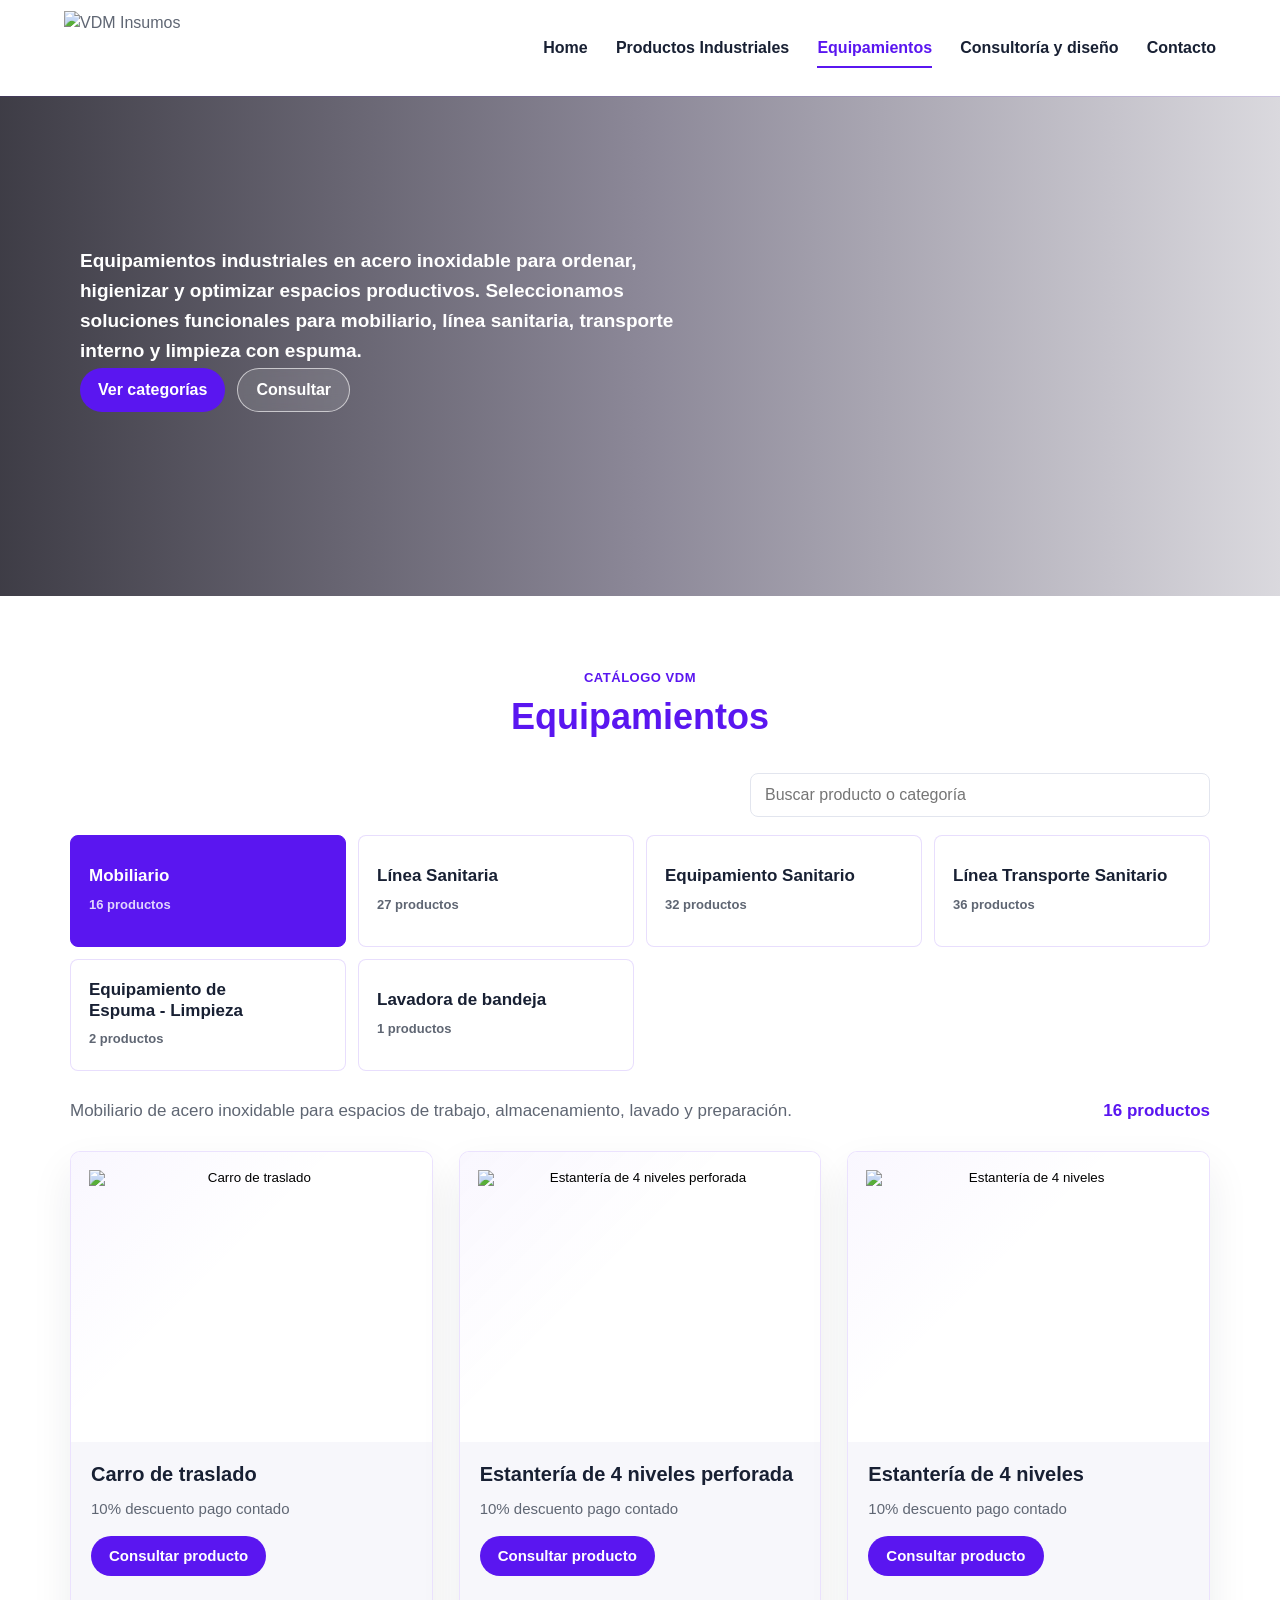
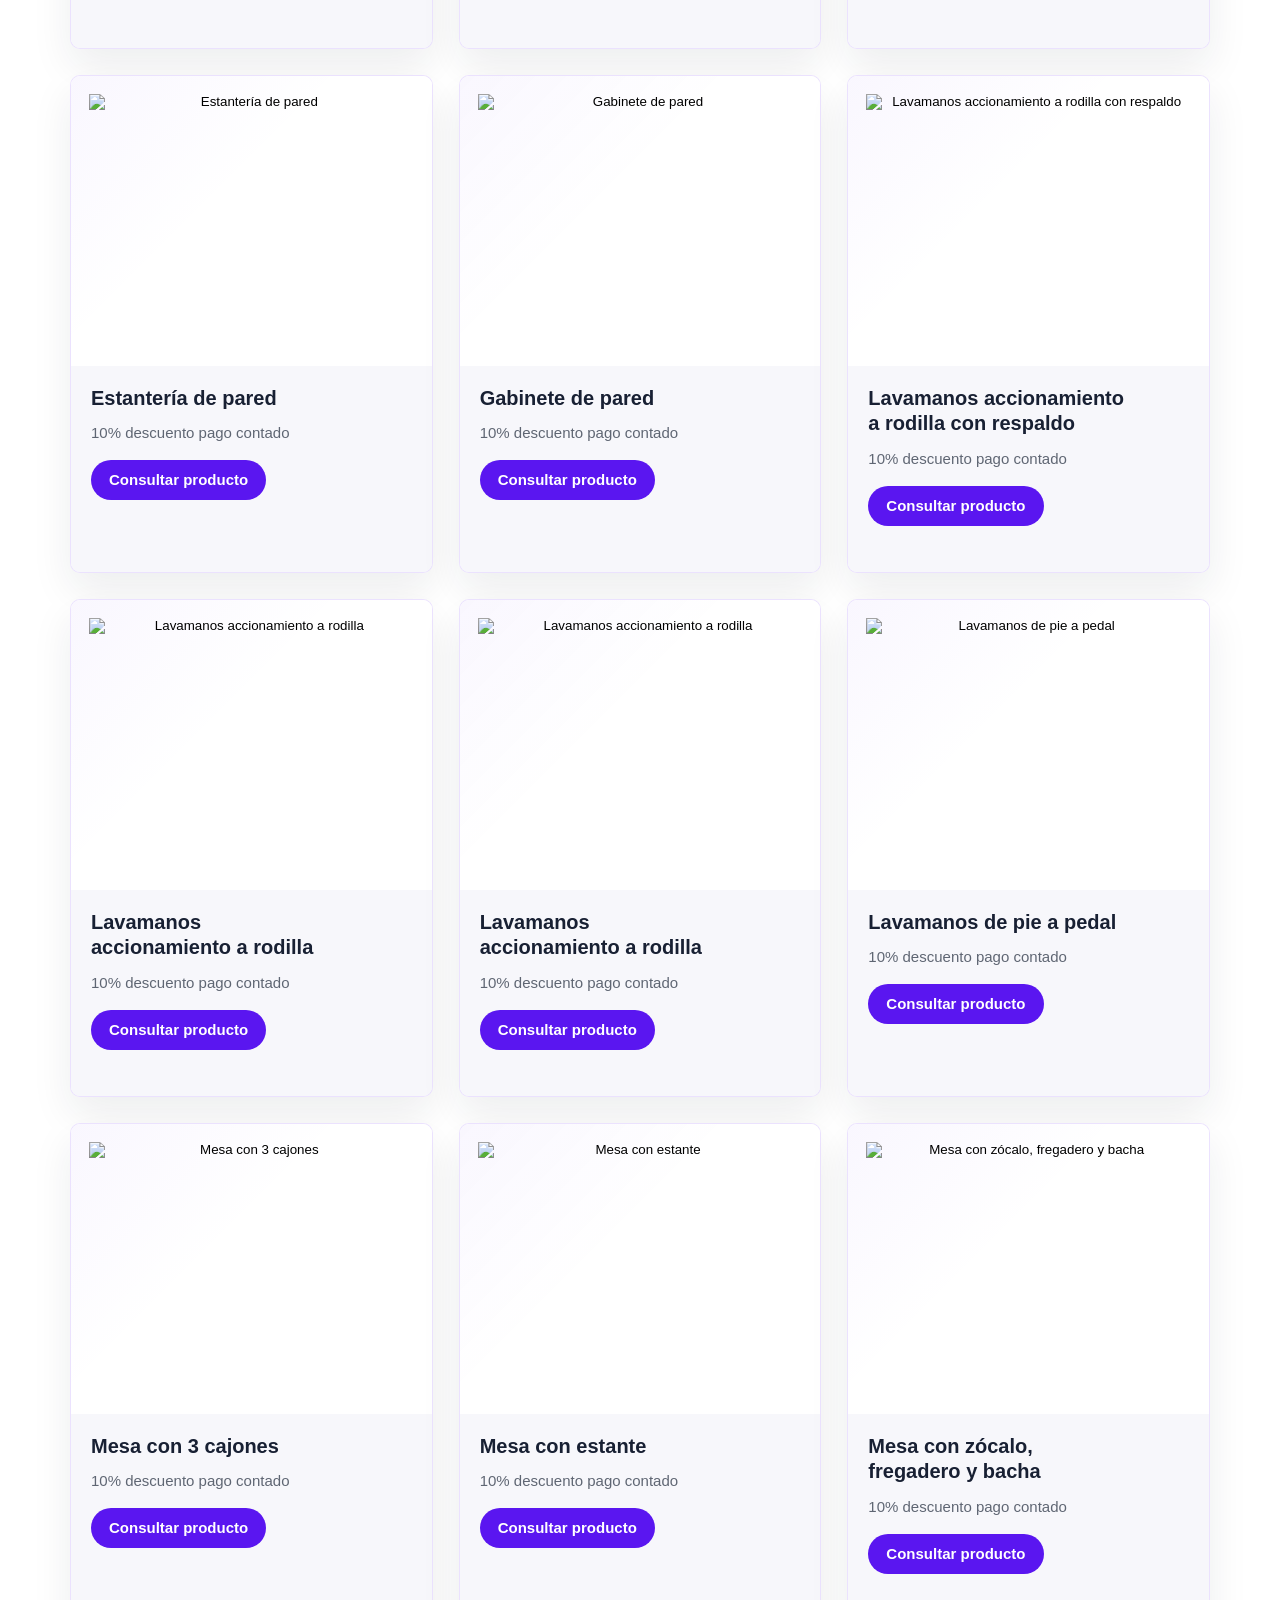
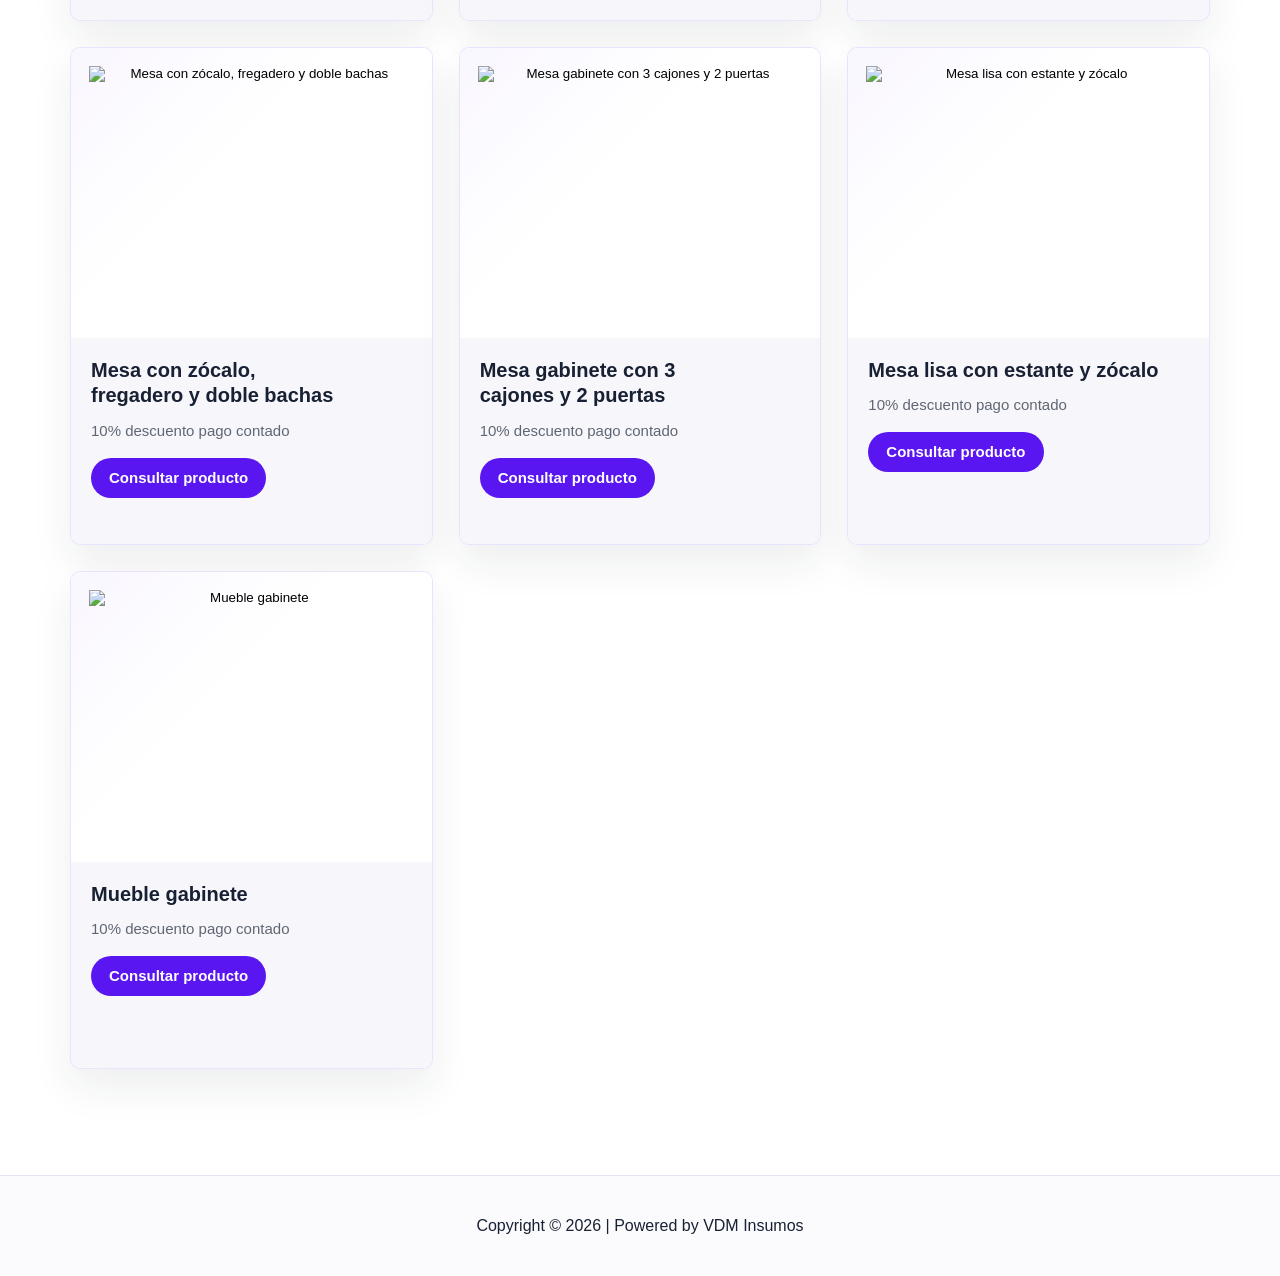
==== equipamientos.html @ 8120479e "Bust equipment data cache" ====
<!doctype html>
<html lang="es">
<head>
  <meta charset="utf-8">
  <meta name="viewport" content="width=device-width, initial-scale=1">
  <meta name="description" content="Equipamientos VDM Insumos: mobiliario, línea sanitaria, transporte sanitario y equipamiento de espuma para limpieza.">
  <meta name="theme-color" content="#5a16f0">
  <title>Equipamientos | VDM Insumos</title>
  <link rel="preconnect" href="https://vdminsumos.com">
  <link rel="preconnect" href="https://www.emmsainoxidables.com.ar">
  <link rel="stylesheet" href="assets/css/styles.css">
</head>
<body>
  <header class="site-header">
    <a class="brand" href="index.html#home" aria-label="VDM Insumos">
      <img src="https://vdminsumos.com/wp-content/uploads/2025/02/cropped-LOGO-VDM.png" alt="VDM Insumos" width="360" height="189">
    </a>

    <button class="menu-button" type="button" data-menu-button aria-expanded="false" aria-controls="site-nav">
      <span></span>
      <span></span>
      <span></span>
      <span class="sr-only">Abrir menú</span>
    </button>

    <nav class="site-nav" id="site-nav" data-nav aria-label="Principal">
      <a href="index.html#home">Home</a>
      <a href="productos-industriales.html">Productos Industriales</a>
      <a href="equipamientos.html" aria-current="page">Equipamientos</a>
      <a href="index.html#consultoria">Consultoría y diseño</a>
      <a href="index.html#contacto">Contacto</a>
    </nav>
  </header>

  <main>
    <section class="equip-hero">
      <div class="equip-hero__content">
        <p>Equipamientos industriales en acero inoxidable para ordenar, higienizar y optimizar espacios productivos. Seleccionamos soluciones funcionales para mobiliario, línea sanitaria, transporte interno y limpieza con espuma.</p>
        <div class="hero-actions">
          <a class="primary-button" href="#equip-title">Ver categorías</a>
          <a class="secondary-button" href="index.html#contacto">Consultar</a>
        </div>
      </div>
    </section>

    <section class="equip-catalog" aria-labelledby="equip-title">
      <div class="section-heading">
        <p>Catálogo VDM</p>
        <h1 id="equip-title">Equipamientos</h1>
      </div>

      <div class="equip-tools">
        <label class="industrial-search equip-search">
          <span class="sr-only">Buscar equipamiento</span>
          <input type="search" id="equip-search" placeholder="Buscar producto o categoría" autocomplete="off">
        </label>
        <div class="equip-tabs" id="equip-tabs" aria-label="Categorías de equipamiento"></div>
      </div>

      <div class="equip-summary">
        <p id="equip-description"></p>
        <p id="equip-count" aria-live="polite"></p>
      </div>

      <div class="equip-grid" id="equip-grid"></div>
      <p class="empty-state" id="equip-empty" hidden>No encontramos equipamientos con esa búsqueda.</p>
    </section>
  </main>

  <footer class="site-footer">
    <p>Copyright © 2026 | Powered by VDM Insumos</p>
  </footer>

  <script src="assets/js/equipamientos-data.js?v=20260630-2" defer></script>
  <script src="assets/js/equipamientos.js" defer></script>
</body>
</html>
---- assets/css/styles.css ----
:root {
  --blue: #5a16f0;
  --blue-dark: #3e0fb4;
  --text: #5f6673;
  --ink: #182033;
  --dark: #050505;
  --white: #ffffff;
  --line: #e2e5ee;
  --soft: #f7f7fb;
  --violet-soft: #f1ecff;
  --max: 1130px;
  font-family: "Poppins", "Montserrat", Arial, sans-serif;
  color: var(--text);
  background: var(--white);
}

* {
  box-sizing: border-box;
}

html {
  scroll-behavior: smooth;
}

body {
  margin: 0;
  background: var(--white);
  color: var(--text);
}

img {
  display: block;
  max-width: 100%;
  height: auto;
}

a {
  color: inherit;
}

.site-header {
  position: sticky;
  top: 0;
  z-index: 20;
  display: grid;
  grid-template-columns: 360px 1fr;
  align-items: center;
  min-height: 110px;
  padding: 0 clamp(24px, 12vw, 350px);
  background: var(--white);
  box-shadow: 0 1px 0 rgba(24, 32, 51, 0.08);
}

.brand {
  display: inline-flex;
  width: 154px;
  text-decoration: none;
}

.brand img {
  width: 154px;
  height: auto;
}

.site-nav {
  display: flex;
  justify-content: flex-end;
  gap: clamp(22px, 2.5vw, 42px);
  color: var(--ink);
  font-size: 17px;
  font-weight: 500;
}

.site-nav a {
  color: var(--ink);
  text-decoration: none;
  text-underline-offset: 8px;
}

.site-nav a:hover,
.site-nav a:focus-visible,
.site-nav a[aria-current="page"] {
  color: var(--blue);
  text-decoration: underline;
}

.menu-button {
  display: none;
}

.hero {
  position: relative;
  min-height: 696px;
  background:
    linear-gradient(90deg, rgba(0, 0, 0, 0.78) 0%, rgba(0, 0, 0, 0.58) 42%, rgba(0, 0, 0, 0.2) 72%, rgba(0, 0, 0, 0.55) 100%),
    url("https://vdminsumos.com/wp-content/uploads/2025/03/two-workers-cleaning-machines-at-factory-2023-11-27-05-33-16-utc-2048x1365.jpg") center / cover no-repeat;
}

.industrial-hero {
  min-height: 682px;
  background:
    linear-gradient(90deg, rgba(8, 6, 18, 0.78), rgba(18, 13, 37, 0.5), rgba(18, 13, 37, 0.16)),
    url("https://vdminsumos.com/wp-content/uploads/2025/03/male-holding-walkie-talkie-and-tablet-quality-cont-2025-03-06-16-05-19-utc-1024x682.png") center / cover no-repeat;
}

.equip-hero {
  min-height: 520px;
  background:
    linear-gradient(90deg, rgba(0, 0, 0, 0.72), rgba(0, 0, 0, 0.48), rgba(0, 0, 0, 0.18)),
    url("https://vdminsumos.com/wp-content/uploads/2025/03/two-workers-cleaning-machines-at-factory-2023-11-27-05-33-16-utc-2048x1365.jpg") center / cover no-repeat;
}

.industrial-hero__content {
  display: grid;
  gap: 34px;
  width: min(100% - 40px, 1120px);
  margin: 0 auto;
  padding-top: 190px;
}

.industrial-hero__content p {
  max-width: 590px;
  margin: 0;
  color: var(--white);
  font-size: 20px;
  font-weight: 600;
  line-height: 1.48;
  text-align: justify;
}

.equip-hero__content {
  width: min(100% - 40px, 1120px);
  margin: 0 auto;
  padding-top: 170px;
}

.equip-hero__content p {
  max-width: 650px;
  margin: 0;
  color: var(--white);
  font-size: 22px;
  font-weight: 700;
  line-height: 1.48;
  text-align: justify;
}

.hero-actions {
  display: flex;
  flex-wrap: wrap;
  gap: 12px;
  margin-top: 2px;
}

.primary-button,
.secondary-button,
.whatsapp-link,
.card-action {
  display: inline-flex;
  min-height: 44px;
  align-items: center;
  justify-content: center;
  padding: 11px 18px;
  border-radius: 6px;
  text-decoration: none;
  font-size: 16px;
  font-weight: 800;
  line-height: 1.2;
}

.primary-button,
.whatsapp-link,
.card-action {
  color: var(--white);
  background: var(--blue);
}

.primary-button:hover,
.primary-button:focus-visible,
.whatsapp-link:hover,
.whatsapp-link:focus-visible,
.card-action:hover,
.card-action:focus-visible {
  background: var(--blue-dark);
}

.secondary-button {
  color: var(--white);
  border: 1px solid rgba(255, 255, 255, 0.72);
  background: rgba(255, 255, 255, 0.08);
}

.secondary-button:hover,
.secondary-button:focus-visible {
  background: rgba(255, 255, 255, 0.18);
}

.hero__content {
  position: relative;
  z-index: 1;
  width: min(100% - 40px, 1120px);
  margin: 0 auto;
  padding-top: 238px;
}

.hero__content p {
  max-width: 555px;
  margin: 0;
  color: var(--white);
  font-size: 20px;
  font-weight: 600;
  line-height: 1.5;
  text-align: justify;
}

.services-strip {
  position: relative;
  z-index: 2;
  display: grid;
  grid-template-columns: repeat(3, minmax(0, 1fr));
  width: min(100% - 40px, var(--max));
  margin: -54px auto 38px;
  background: var(--white);
  border: 1px solid var(--line);
  box-shadow: 0 16px 34px rgba(24, 32, 51, 0.08);
}

.services-strip a {
  display: grid;
  gap: 8px;
  min-height: 128px;
  align-content: center;
  padding: 24px;
  color: var(--text);
  text-decoration: none;
}

.services-strip a + a {
  border-left: 1px solid var(--line);
}

.services-strip span {
  color: var(--blue);
  font-size: 19px;
  font-weight: 800;
}

.services-strip strong {
  color: #314060;
  font-size: 15px;
  font-weight: 500;
  line-height: 1.45;
}

.services-strip a:hover,
.services-strip a:focus-visible {
  background: var(--soft);
}

.content-section {
  width: min(100% - 40px, var(--max));
  margin: 0 auto;
  padding: 86px 0 80px;
}

.content-section--productos {
  padding-top: 116px;
}

h1,
h2 {
  margin: 0 0 34px;
  color: var(--blue);
  font-size: 32px;
  font-weight: 800;
  line-height: 1.18;
  text-align: center;
}

.two-column {
  display: grid;
  grid-template-columns: 1fr 1fr;
  gap: 20px;
  align-items: center;
}

.two-column--text-image {
  grid-template-columns: 0.98fr 1.02fr;
}

.two-column--image-text {
  grid-template-columns: 1fr 1fr;
}

.two-column img {
  width: 100%;
  height: 365px;
  object-fit: cover;
}

.copy p {
  margin: 0;
  color: var(--text);
  font-size: 20px;
  font-weight: 400;
  line-height: 1.48;
  text-align: justify;
}

.copy--stacked {
  display: grid;
  gap: 32px;
}

.section-link {
  display: inline-flex;
  width: fit-content;
  margin-top: 24px;
  padding: 12px 18px;
  color: var(--white);
  background: var(--blue);
  border-radius: 6px;
  text-decoration: none;
  font-size: 16px;
  font-weight: 700;
}

.section-link:hover,
.section-link:focus-visible {
  background: var(--blue-dark);
}

.contact-section {
  display: grid;
  grid-template-columns: 0.92fr 0.84fr;
  gap: 44px;
  width: min(100% - 40px, var(--max));
  margin: 90px auto 20px;
  align-items: start;
}

.contact-info h2 {
  margin-bottom: 24px;
  text-align: left;
}

.contact-info p {
  max-width: 620px;
  margin: 0 0 26px;
  color: var(--text);
  font-size: 18px;
  line-height: 1.5;
}

.contact-info__strong {
  font-weight: 800;
}

.contact-list {
  display: grid;
  gap: 16px;
  margin: 26px 0 26px;
  padding: 0;
  list-style: none;
}

.contact-list li {
  display: grid;
  grid-template-columns: 22px 1fr;
  gap: 12px;
  align-items: start;
  color: #314060;
  font-size: 17px;
  line-height: 1.35;
}

.contact-list a {
  color: #314060;
}

.contact-icon {
  color: var(--blue);
  font-size: 22px;
  line-height: 1;
}

.map {
  width: 100%;
  height: 300px;
  border: 0;
}

.contact-form {
  display: grid;
  gap: 22px;
  min-height: 666px;
  padding: 22px 52px 34px;
  color: var(--white);
  background: #000;
  border: 3px solid #29364b;
  border-radius: 14px;
  box-shadow: 0 16px 34px rgba(24, 32, 51, 0.1);
}

.contact-form label {
  display: grid;
  gap: 6px;
  color: var(--white);
  font-size: 15px;
  font-weight: 800;
}

.contact-form input,
.contact-form textarea {
  width: 100%;
  padding: 10px 12px;
  color: #111;
  background: var(--white);
  border: 0;
  border-radius: 3px;
  font: inherit;
}

.contact-form input {
  height: 44px;
}

.contact-form textarea {
  min-height: 266px;
  resize: vertical;
}

.contact-form button {
  width: 120px;
  height: 46px;
  margin-top: 6px;
  color: var(--white);
  background: var(--blue);
  border: 0;
  border-radius: 7px;
  cursor: pointer;
  font-size: 17px;
  font-weight: 500;
}

.contact-form button:hover,
.contact-form button:focus-visible {
  background: var(--blue-dark);
}

.site-footer {
  margin-top: 20px;
  padding: 38px 20px;
  color: var(--ink);
  border-top: 1px solid var(--line);
  text-align: center;
}

.site-footer p {
  margin: 0;
}

.industrial-catalog {
  width: min(100% - 40px, 1140px);
  margin: 0 auto;
  padding: 64px 0 86px;
}

.industrial-tools {
  display: grid;
  grid-template-columns: minmax(240px, 420px) 1fr;
  gap: 16px;
  align-items: center;
  margin-bottom: 18px;
}

.industrial-search input {
  width: 100%;
  height: 44px;
  padding: 10px 14px;
  border: 1px solid var(--line);
  border-radius: 6px;
  color: #111;
  font: inherit;
}

.industrial-tools p {
  margin: 0;
  color: var(--text);
  font-weight: 600;
  text-align: right;
}

.accordion-list {
  border: 1px solid var(--line);
  background: var(--white);
  box-shadow: 0 16px 34px rgba(24, 32, 51, 0.08);
}

.accordion-item + .accordion-item {
  border-top: 1px solid var(--line);
}

.accordion-trigger {
  display: flex;
  width: 100%;
  align-items: center;
  gap: 12px;
  padding: 15px 18px;
  color: #151515;
  background: var(--white);
  border: 0;
  cursor: pointer;
  font: inherit;
  font-size: 17px;
  font-weight: 700;
  text-align: left;
}

.accordion-trigger:hover,
.accordion-trigger:focus-visible {
  background: var(--soft);
}

.accordion-sign {
  width: 18px;
  color: #202020;
  font-weight: 900;
}

.accordion-panel {
  position: relative;
  min-height: 500px;
  padding: 38px 26px 36px;
  border-top: 1px solid var(--line);
}

.industrial-carousel__track {
  display: grid;
  grid-template-columns: repeat(3, minmax(0, 1fr));
  gap: 20px;
}

.industrial-card {
  min-width: 0;
  text-align: center;
  border: 1px solid #edf0f5;
  background: var(--white);
}

.industrial-card img {
  width: 100%;
  height: 282px;
  padding: 12px;
  object-fit: contain;
  background: var(--white);
}

.industrial-card__title {
  display: grid;
  min-height: 76px;
  margin: 0;
  padding: 16px 18px;
  place-items: center;
  color: #000;
  background: #f1f3f7;
  font-size: 18px;
  font-weight: 600;
  line-height: 1.38;
  text-align: center;
}

.industrial-card__description {
  margin: 14px 16px 0;
  color: var(--text);
  font-size: 15px;
  line-height: 1.45;
  text-align: left;
}

.card-action {
  width: calc(100% - 32px);
  margin: 16px;
  min-height: 42px;
  font-size: 15px;
}

.carousel-arrow {
  position: absolute;
  top: 180px;
  z-index: 2;
  display: grid;
  width: 52px;
  height: 52px;
  place-items: center;
  background: rgba(255, 255, 255, 0.86);
  border: 0;
  cursor: pointer;
  color: #000;
  font-size: 34px;
  line-height: 1;
}

.carousel-arrow--prev {
  left: 20px;
}

.carousel-arrow--next {
  right: 20px;
  color: var(--white);
  background: #000;
}

.carousel-dots {
  display: flex;
  justify-content: center;
  gap: 9px;
  margin-top: 28px;
}

.carousel-dot {
  width: 8px;
  height: 8px;
  padding: 0;
  background: #c9c9c9;
  border: 0;
  border-radius: 50%;
}

.carousel-dot.is-active {
  background: #000;
}

.industrial-empty {
  margin-top: 18px;
}

.equip-catalog {
  width: min(100% - 40px, 1140px);
  margin: 0 auto;
  padding: 68px 0 86px;
}

.section-heading {
  margin-bottom: 30px;
  text-align: center;
}

.section-heading p {
  margin: 0 0 8px;
  color: var(--blue);
  font-size: 15px;
  font-weight: 800;
  letter-spacing: 0;
  text-transform: uppercase;
}

.section-heading h1 {
  margin-bottom: 0;
}

.equip-tools {
  display: grid;
  grid-template-columns: 1fr minmax(250px, 330px);
  gap: 18px;
  align-items: center;
  margin-bottom: 22px;
}

.equip-tabs {
  display: grid;
  grid-template-columns: repeat(4, minmax(0, 1fr));
  gap: 12px;
}

.equip-tab {
  display: grid;
  gap: 8px;
  min-height: 92px;
  align-content: center;
  padding: 16px;
  color: var(--ink);
  background: var(--white);
  border: 1px solid var(--line);
  border-radius: 8px;
  cursor: pointer;
  font: inherit;
  font-weight: 700;
  text-align: left;
}

.equip-tab span {
  font-size: 17px;
  line-height: 1.25;
}

.equip-tab strong {
  color: var(--text);
  font-size: 13px;
  font-weight: 700;
}

.equip-tab.is-active,
.equip-tab:hover,
.equip-tab:focus-visible {
  color: var(--white);
  background: var(--blue);
  border-color: var(--blue);
}

.equip-tab.is-active strong,
.equip-tab:hover strong,
.equip-tab:focus-visible strong {
  color: rgba(255, 255, 255, 0.82);
}

.equip-search input {
  border-radius: 6px;
}

.equip-summary {
  display: grid;
  grid-template-columns: 1fr auto;
  gap: 18px;
  align-items: start;
  margin-bottom: 26px;
}

.equip-summary p {
  margin: 0;
  color: var(--text);
  font-size: 17px;
  line-height: 1.45;
}

.equip-summary p:last-child {
  color: var(--blue);
  font-weight: 800;
  white-space: nowrap;
}

.equip-grid {
  display: grid;
  grid-template-columns: repeat(3, minmax(0, 1fr));
  gap: 26px;
}

.equip-card {
  display: grid;
  grid-template-rows: 290px 1fr;
  min-width: 0;
  border: 1px solid var(--line);
  background: var(--white);
  box-shadow: 0 12px 28px rgba(24, 32, 51, 0.06);
  transition: transform 180ms ease, box-shadow 180ms ease;
}

.equip-card:hover {
  transform: translateY(-3px);
  box-shadow: 0 18px 36px rgba(24, 32, 51, 0.1);
}

.equip-card__media {
  display: grid;
  place-items: center;
  padding: 18px;
  background: #fff;
}

.equip-card__media img {
  width: 100%;
  height: 100%;
  object-fit: contain;
}

.equip-card__body {
  display: grid;
  gap: 10px;
  align-content: start;
  min-height: 206px;
  padding: 20px;
  background: #f4f5f7;
}

.equip-card h2 {
  margin: 0;
  color: #000;
  font-size: 20px;
  line-height: 1.28;
  text-align: left;
}

.equip-card p {
  margin: 0;
  color: var(--text);
  font-size: 15px;
  line-height: 1.45;
}

.sr-only {
  position: absolute;
  width: 1px;
  height: 1px;
  padding: 0;
  margin: -1px;
  overflow: hidden;
  clip: rect(0, 0, 0, 0);
  white-space: nowrap;
  border: 0;
}

@media (max-width: 1300px) {
  .site-header {
    padding-inline: clamp(24px, 5vw, 90px);
    grid-template-columns: 220px 1fr;
  }
}

@media (max-width: 920px) {
  .site-header {
    position: relative;
    grid-template-columns: 154px 44px;
    justify-content: space-between;
    min-height: 90px;
  }

  .menu-button {
    display: inline-grid;
    width: 44px;
    height: 44px;
    place-content: center;
    gap: 5px;
    background: var(--white);
    border: 1px solid var(--line);
    border-radius: 6px;
  }

  .menu-button span:not(.sr-only) {
    width: 22px;
    height: 2px;
    background: var(--ink);
  }

  .site-nav {
    position: absolute;
    top: 90px;
    right: 20px;
    left: 20px;
    z-index: 5;
    display: none;
    flex-direction: column;
    gap: 0;
    padding: 10px;
    background: var(--white);
    border: 1px solid var(--line);
    box-shadow: 0 18px 34px rgba(0, 0, 0, 0.14);
  }

  .site-nav.is-open {
    display: flex;
  }

  .site-nav a {
    padding: 12px;
  }

  .hero {
    min-height: 560px;
  }

  .industrial-hero {
    min-height: 540px;
  }

  .equip-hero {
    min-height: 460px;
  }

  .hero__content {
    padding-top: 170px;
  }

  .industrial-hero__content {
    padding-top: 140px;
  }

  .equip-hero__content {
    padding-top: 130px;
  }

  .hero__content p {
    font-size: 18px;
  }

  .services-strip {
    grid-template-columns: 1fr;
    margin-top: 24px;
  }

  .services-strip a + a {
    border-top: 1px solid var(--line);
    border-left: 0;
  }

  .two-column,
  .two-column--text-image,
  .two-column--image-text,
  .contact-section {
    grid-template-columns: 1fr;
  }

  .two-column img {
    height: auto;
  }

  .contact-form {
    min-height: 0;
  }

  .industrial-tools,
  .industrial-carousel__track,
  .equip-summary,
  .equip-grid {
    grid-template-columns: 1fr;
  }

  .equip-tools,
  .equip-tabs {
    grid-template-columns: 1fr 1fr;
  }

  .industrial-tools p {
    text-align: left;
  }

  .accordion-panel {
    min-height: 0;
    padding-inline: 18px;
  }

  .industrial-card img {
    height: 240px;
  }

  .equip-card {
    grid-template-rows: 260px 1fr;
  }

  .carousel-arrow {
    top: 170px;
    width: 46px;
    height: 46px;
    font-size: 30px;
  }
}

@media (max-width: 560px) {
  .content-section {
    padding-block: 58px;
  }

  h1,
  h2 {
    font-size: 28px;
  }

  .copy p,
  .hero__content p,
  .equip-hero__content p {
    font-size: 17px;
    text-align: left;
  }

  .hero-actions {
    flex-direction: column;
    align-items: stretch;
  }

  .primary-button,
  .secondary-button {
    width: 100%;
  }

  .equip-tools,
  .equip-tabs {
    grid-template-columns: 1fr;
  }

  .contact-form {
    padding: 22px;
  }
}

/* Equipamientos title and filter layout fix */
.equip-catalog {
  scroll-margin-top: 120px;
}

#equip-title,
#industrial-title {
  scroll-margin-top: 130px;
}

.equip-tools {
  grid-template-columns: 1fr;
  gap: 18px;
  align-items: stretch;
}

.equip-search {
  width: min(100%, 460px);
  justify-self: end;
}

.equip-tabs {
  grid-template-columns: repeat(4, minmax(0, 1fr));
  width: 100%;
}

.equip-tab {
  min-height: 112px;
  padding: 20px 18px;
}

.equip-tab span {
  max-width: 100%;
  font-size: 17px;
  line-height: 1.22;
  overflow-wrap: anywhere;
  text-wrap: balance;
}

.equip-tab strong {
  align-self: end;
}

@media (max-width: 1100px) {
  .equip-tabs {
    grid-template-columns: repeat(2, minmax(0, 1fr));
  }

  .equip-search {
    justify-self: stretch;
  }
}

@media (max-width: 560px) {
  .equip-tabs {
    grid-template-columns: 1fr;
  }

  .equip-tab {
    min-height: 86px;
  }
}

/* Equipamientos interaction polish */
.equip-card {
  position: relative;
  border-color: rgba(90, 22, 240, 0.13);
  transition:
    border-color 180ms ease,
    box-shadow 180ms ease,
    transform 180ms ease;
}

.equip-card::after {
  content: "";
  position: absolute;
  inset: 0;
  pointer-events: none;
  border: 1px solid transparent;
  border-radius: inherit;
  transition: border-color 180ms ease;
}

.equip-card:hover,
.equip-card:focus-within {
  transform: translateY(-5px);
  border-color: rgba(90, 22, 240, 0.28);
  box-shadow: 0 20px 46px rgba(24, 32, 51, 0.12);
}

.equip-card:hover::after,
.equip-card:focus-within::after {
  border-color: rgba(90, 22, 240, 0.2);
}

.equip-card__media {
  position: relative;
  overflow: hidden;
  background:
    linear-gradient(135deg, rgba(90, 22, 240, 0.035), rgba(255, 255, 255, 0) 42%),
    #fff;
}

.equip-card__zoom {
  display: grid;
  width: 100%;
  height: 100%;
  place-items: center;
  padding: 0;
  cursor: zoom-in;
  border: 0;
  background: transparent;
}

.equip-card__zoom::after {
  content: "Ver imagen";
  position: absolute;
  right: 14px;
  bottom: 14px;
  padding: 7px 11px;
  color: var(--white);
  background: rgba(24, 32, 51, 0.78);
  border-radius: 999px;
  font-size: 12px;
  font-weight: 700;
  opacity: 0;
  transform: translateY(6px);
  transition: opacity 180ms ease, transform 180ms ease;
}

.equip-card__zoom:hover::after,
.equip-card__zoom:focus-visible::after {
  opacity: 1;
  transform: translateY(0);
}

.equip-card__media img {
  transition: transform 220ms ease, filter 220ms ease;
}

.equip-card:hover .equip-card__media img,
.equip-card:focus-within .equip-card__media img {
  transform: scale(1.035);
  filter: saturate(1.04) contrast(1.02);
}

.equip-card h2 {
  text-wrap: balance;
}

.equip-card .card-action {
  justify-self: start;
  width: auto;
  min-height: 40px;
  margin: 4px 0 0;
  padding-inline: 18px;
}

.equip-reveal {
  opacity: 0;
  transform: translateY(18px);
}

.equip-reveal.is-visible {
  opacity: 1;
  transform: translateY(0);
  transition:
    opacity 420ms ease,
    transform 420ms ease,
    border-color 180ms ease,
    box-shadow 180ms ease;
}

.equip-reveal.is-visible:hover,
.equip-reveal.is-visible:focus-within {
  transform: translateY(-5px);
}

.equip-lightbox {
  position: fixed;
  inset: 0;
  z-index: 100;
  display: grid;
  place-items: center;
  padding: 24px;
  background: rgba(8, 6, 18, 0.78);
  backdrop-filter: blur(8px);
}

.equip-lightbox[hidden] {
  display: none;
}

.equip-lightbox__panel {
  display: grid;
  width: min(100%, 980px);
  max-height: min(90vh, 820px);
  grid-template-rows: auto minmax(0, 1fr);
  overflow: hidden;
  background: var(--white);
  border-radius: 12px;
  box-shadow: 0 30px 90px rgba(0, 0, 0, 0.34);
}

.equip-lightbox__header {
  display: flex;
  align-items: center;
  justify-content: space-between;
  gap: 16px;
  padding: 16px 18px;
  border-bottom: 1px solid var(--line);
}

.equip-lightbox__header h2 {
  margin: 0;
  color: var(--ink);
  font-size: 18px;
  line-height: 1.25;
}

.equip-lightbox__close {
  min-height: 38px;
  padding: 0 14px;
  cursor: pointer;
  color: var(--white);
  background: var(--blue);
  border: 0;
  border-radius: 999px;
  font: inherit;
  font-size: 14px;
  font-weight: 700;
}

.equip-lightbox__close:hover,
.equip-lightbox__close:focus-visible {
  background: var(--blue-dark);
}

.equip-lightbox img {
  width: 100%;
  height: 100%;
  max-height: calc(90vh - 72px);
  padding: 18px;
  object-fit: contain;
  background: #fff;
}

.has-lightbox {
  overflow: hidden;
}

@media (prefers-reduced-motion: reduce) {
  .equip-card,
  .equip-card::after,
  .equip-card__media img,
  .equip-card__zoom::after,
  .equip-reveal,
  .equip-reveal.is-visible {
    transition: none;
  }

  .equip-reveal {
    opacity: 1;
    transform: none;
  }
}

@media (max-width: 620px) {
  .equip-lightbox {
    padding: 12px;
  }

  .equip-lightbox__header {
    align-items: flex-start;
    flex-direction: column;
  }

  .equip-lightbox__close {
    width: 100%;
  }

  .equip-card .card-action {
    width: 100%;
    justify-content: center;
  }
}

/* Brand and UX refinement */
body {
  color: var(--text);
  font-size: 16px;
  line-height: 1.55;
}

.site-header {
  min-height: 96px;
  box-shadow: 0 1px 0 rgba(90, 22, 240, 0.1);
}

.brand,
.brand img {
  width: 142px;
}

.site-nav {
  color: var(--ink);
  font-size: 16px;
  gap: clamp(18px, 2.2vw, 34px);
}

.site-nav a {
  position: relative;
  color: var(--ink);
  font-weight: 600;
  text-decoration: none;
}

.site-nav a::after {
  position: absolute;
  right: 0;
  bottom: -8px;
  left: 0;
  height: 2px;
  background: var(--blue);
  content: "";
  opacity: 0;
  transform: scaleX(0.4);
  transition: opacity 160ms ease, transform 160ms ease;
}

.site-nav a:hover,
.site-nav a:focus-visible,
.site-nav a[aria-current="page"] {
  color: var(--blue);
  text-decoration: none;
}

.site-nav a:hover::after,
.site-nav a:focus-visible::after,
.site-nav a[aria-current="page"]::after {
  opacity: 1;
  transform: scaleX(1);
}

.hero,
.industrial-hero,
.equip-hero {
  isolation: isolate;
}

.hero {
  min-height: 720px;
  background:
    linear-gradient(90deg, rgba(8, 6, 18, 0.86) 0%, rgba(18, 13, 37, 0.64) 44%, rgba(18, 13, 37, 0.12) 76%, rgba(8, 6, 18, 0.36) 100%),
    url("https://vdminsumos.com/wp-content/uploads/2025/03/two-workers-cleaning-machines-at-factory-2023-11-27-05-33-16-utc-2048x1365.jpg") center / cover no-repeat;
}

.industrial-hero {
  min-height: 620px;
  background:
    linear-gradient(90deg, rgba(8, 6, 18, 0.82), rgba(18, 13, 37, 0.58), rgba(18, 13, 37, 0.2)),
    url("https://vdminsumos.com/wp-content/uploads/2025/03/male-holding-walkie-talkie-and-tablet-quality-cont-2025-03-06-16-05-19-utc-1024x682.png") center / cover no-repeat;
}

.equip-hero {
  min-height: 500px;
  background:
    linear-gradient(90deg, rgba(8, 6, 18, 0.78), rgba(25, 17, 49, 0.5), rgba(25, 17, 49, 0.16)),
    url("https://vdminsumos.com/wp-content/uploads/2025/03/two-workers-cleaning-machines-at-factory-2023-11-27-05-33-16-utc-2048x1365.jpg") center / cover no-repeat;
}

.hero__content {
  display: grid;
  gap: 0;
  padding-top: 150px;
  padding-bottom: 150px;
}

.industrial-hero__content {
  padding-top: 165px;
}

.equip-hero__content {
  padding-top: 150px;
}

.hero__content p,
.industrial-hero__content p,
.equip-hero__content p {
  max-width: 610px;
  font-size: 19px;
  font-weight: 600;
  line-height: 1.58;
  text-align: left;
  text-wrap: pretty;
}

.hero__content strong,
.industrial-hero__content strong {
  font-weight: 800;
}

.primary-button,
.secondary-button,
.whatsapp-link,
.section-link,
.card-action {
  border-radius: 999px;
  transition: background 160ms ease, color 160ms ease, border-color 160ms ease, transform 160ms ease;
}

.primary-button,
.whatsapp-link,
.section-link,
.card-action {
  background: var(--blue);
  box-shadow: none;
}

.primary-button:hover,
.primary-button:focus-visible,
.whatsapp-link:hover,
.whatsapp-link:focus-visible,
.section-link:hover,
.section-link:focus-visible,
.card-action:hover,
.card-action:focus-visible {
  background: var(--blue-dark);
  transform: translateY(-1px);
}

.secondary-button {
  border-color: rgba(255, 255, 255, 0.62);
  background: rgba(255, 255, 255, 0.11);
  backdrop-filter: blur(8px);
}

.services-strip {
  border-radius: 10px;
  border-color: rgba(90, 22, 240, 0.16);
  box-shadow: 0 20px 45px rgba(24, 32, 51, 0.1);
  overflow: hidden;
}

.services-strip span,
h1,
h2,
.section-heading p,
.equip-summary p:last-child,
.contact-icon {
  color: var(--blue);
}

.services-strip strong,
.contact-list li,
.contact-list a {
  color: var(--ink);
}

.services-strip a:hover,
.services-strip a:focus-visible {
  background: var(--violet-soft);
}

.content-section {
  padding: 82px 0;
}

.content-section--productos {
  padding-top: 92px;
}

h1,
h2 {
  margin-bottom: 28px;
  font-size: clamp(28px, 3vw, 36px);
  letter-spacing: 0;
}

.two-column {
  gap: clamp(28px, 4vw, 52px);
}

.two-column img {
  border-radius: 10px;
}

.copy p,
.contact-info p,
.equip-summary p,
.equip-card p,
.industrial-card__description {
  color: var(--text);
  line-height: 1.65;
  text-align: left;
  text-wrap: pretty;
}

.copy p {
  font-size: 18px;
}

.contact-section {
  margin-top: 80px;
}

.contact-form {
  border-color: rgba(90, 22, 240, 0.35);
  border-radius: 16px;
  box-shadow: 0 18px 44px rgba(24, 32, 51, 0.16);
}

.contact-form input,
.contact-form textarea,
.industrial-search input {
  border: 1px solid var(--line);
  border-radius: 8px;
}

.contact-form input:focus,
.contact-form textarea:focus,
.industrial-search input:focus {
  border-color: var(--blue);
  outline: 3px solid rgba(90, 22, 240, 0.18);
}

.contact-form button {
  background: var(--blue);
  border-radius: 999px;
}

.site-footer {
  color: var(--ink);
  background: #fbfbfd;
}

.industrial-catalog,
.equip-catalog {
  padding-top: 72px;
}

.section-heading {
  margin-bottom: 34px;
}

.section-heading p {
  font-size: 13px;
  letter-spacing: 0.04em;
}

.industrial-tools,
.equip-tools {
  margin-bottom: 26px;
}

.accordion-list,
.equip-card {
  border-color: rgba(90, 22, 240, 0.12);
  border-radius: 10px;
  overflow: hidden;
  box-shadow: 0 18px 42px rgba(24, 32, 51, 0.08);
}

.accordion-trigger {
  color: var(--ink);
}

.accordion-trigger:hover,
.accordion-trigger:focus-visible {
  background: var(--violet-soft);
}

.accordion-sign {
  color: var(--blue);
}

.industrial-card {
  border-color: rgba(90, 22, 240, 0.1);
  border-radius: 10px;
  overflow: hidden;
}

.industrial-card__title,
.equip-card__body {
  background: #f7f7fb;
}

.industrial-card__title,
.equip-card h2 {
  color: var(--ink);
}

.carousel-arrow {
  border-radius: 999px;
  box-shadow: 0 12px 28px rgba(24, 32, 51, 0.14);
}

.carousel-arrow--next {
  background: var(--blue);
}

.carousel-arrow--next:hover,
.carousel-arrow--next:focus-visible {
  background: var(--blue-dark);
}

.carousel-dot.is-active {
  background: var(--blue);
}

.equip-tab {
  border-color: rgba(90, 22, 240, 0.14);
  box-shadow: none;
}

.equip-tab:hover,
.equip-tab:focus-visible {
  color: var(--blue);
  background: var(--violet-soft);
}

.equip-tab:hover strong,
.equip-tab:focus-visible strong {
  color: var(--text);
}

.equip-tab.is-active {
  color: var(--white);
  background: var(--blue);
  box-shadow: none;
}

@media (max-width: 920px) {
  .site-header {
    position: sticky;
    min-height: 86px;
  }

  .site-nav {
    top: 86px;
    border-radius: 10px;
  }

  .site-nav a::after {
    display: none;
  }

  .hero,
  .industrial-hero,
  .equip-hero {
    min-height: 520px;
  }

  .hero__content,
  .industrial-hero__content,
  .equip-hero__content {
    padding-top: 130px;
  }

  .hero__content p,
  .industrial-hero__content p,
  .equip-hero__content p {
    font-size: 18px;
  }

  .services-strip {
    margin-bottom: 12px;
  }
}

@media (max-width: 560px) {
  .brand,
  .brand img {
    width: 130px;
  }

  .hero,
  .industrial-hero,
  .equip-hero {
    min-height: 560px;
  }

  .hero__content,
  .industrial-hero__content,
  .equip-hero__content {
    padding-top: 120px;
  }

  .content-section,
  .industrial-catalog,
  .equip-catalog {
    width: min(100% - 30px, var(--max));
  }

  .copy p {
    font-size: 16px;
  }
}

/* Final equipment category title guard */
#equip-title,
#industrial-title {
  scroll-margin-top: 130px;
}

/* Home and industrial polish */
.hero__content .hero__eyebrow {
  width: fit-content;
  margin: 0 0 14px;
  padding: 7px 12px;
  color: var(--white);
  background: rgba(90, 22, 240, 0.72);
  border: 1px solid rgba(255, 255, 255, 0.2);
  border-radius: 999px;
  font-size: 13px;
  font-weight: 800;
  letter-spacing: 0.06em;
  line-height: 1;
  text-transform: uppercase;
  backdrop-filter: blur(8px);
}

.hero__title {
  max-width: 680px;
  margin: 0 0 20px;
  color: var(--white);
  font-size: clamp(38px, 4.6vw, 58px);
  line-height: 1.14;
  text-align: left;
  text-wrap: balance;
}

.hero__title + p {
  max-width: 640px;
  margin-bottom: 18px;
  color: rgba(255, 255, 255, 0.94);
  font-size: 19px;
  font-weight: 600;
  line-height: 1.55;
}

.hero__points {
  display: flex;
  flex-wrap: wrap;
  gap: 12px;
  margin: 0 0 28px;
  padding: 0;
  list-style: none;
}

.hero__points li {
  display: inline-flex;
  min-height: 36px;
  align-items: center;
  padding: 8px 14px;
  color: var(--white);
  background: rgba(255, 255, 255, 0.1);
  border: 1px solid rgba(255, 255, 255, 0.24);
  border-radius: 999px;
  font-size: 14px;
  font-weight: 800;
  backdrop-filter: blur(8px);
}

.secondary-button--quiet {
  border-color: rgba(255, 255, 255, 0.34);
  background: rgba(8, 6, 18, 0.22);
}

.services-strip {
  grid-template-columns: repeat(4, minmax(0, 1fr));
  gap: 14px;
  margin-top: -42px;
  margin-bottom: 64px;
  background: transparent;
  border: 0;
  border-radius: 0;
  box-shadow: none;
}

.services-strip a {
  position: relative;
  min-height: 138px;
  padding: 26px 24px 44px;
  background: var(--white);
  border: 1px solid rgba(90, 22, 240, 0.14);
  border-radius: 14px;
  box-shadow: 0 18px 38px rgba(24, 32, 51, 0.1);
  transition: background 180ms ease, transform 180ms ease;
}

.services-strip a + a {
  border-left: 1px solid rgba(90, 22, 240, 0.14);
}

.services-strip a::after {
  position: absolute;
  right: 22px;
  bottom: 18px;
  color: var(--blue);
  content: "->";
  font-size: 18px;
  font-weight: 900;
  transition: transform 180ms ease;
}

.services-strip a:hover,
.services-strip a:focus-visible {
  background: #fbf9ff;
  transform: translateY(-2px);
}

.services-strip a:hover::after,
.services-strip a:focus-visible::after {
  transform: translateX(4px);
}

.content-section,
.contact-section,
.industrial-catalog,
.equip-catalog {
  animation: sectionFadeUp 520ms ease both;
}

@keyframes sectionFadeUp {
  from {
    opacity: 0;
    transform: translateY(18px);
  }

  to {
    opacity: 1;
    transform: translateY(0);
  }
}

.carousel-arrow {
  width: 48px;
  height: 48px;
  border: 1px solid rgba(90, 22, 240, 0.18);
  border-radius: 12px;
  color: var(--blue);
  background: rgba(255, 255, 255, 0.94);
  box-shadow: 0 12px 30px rgba(24, 32, 51, 0.12);
  font-size: 28px;
  transition: background 160ms ease, border-color 160ms ease, color 160ms ease, transform 160ms ease, box-shadow 160ms ease;
}

.carousel-arrow--next,
.carousel-arrow--prev {
  color: var(--blue);
  background: rgba(255, 255, 255, 0.94);
}

.carousel-arrow:hover,
.carousel-arrow:focus-visible {
  color: var(--white);
  background: var(--blue);
  border-color: var(--blue);
  box-shadow: 0 16px 34px rgba(90, 22, 240, 0.22);
  transform: translateY(-1px);
}

.carousel-arrow--prev:hover,
.carousel-arrow--prev:focus-visible,
.carousel-arrow--next:hover,
.carousel-arrow--next:focus-visible {
  background: var(--blue);
}

.carousel-dot {
  transition: background 160ms ease, transform 160ms ease;
}

.carousel-dot.is-active {
  transform: scale(1.18);
}

@media (max-width: 920px) {
  .hero {
    min-height: 680px;
  }

  .hero__content {
    padding-top: 128px;
    padding-bottom: 126px;
  }

  .services-strip {
    grid-template-columns: repeat(2, minmax(0, 1fr));
    margin-top: -48px;
  }

  .services-strip a:nth-child(3) {
    border-left: 0;
  }
}

@media (max-width: 560px) {
  .hero {
    min-height: 660px;
  }

  .hero__content {
    padding-top: 108px;
    padding-bottom: 90px;
  }

  .hero__eyebrow {
    font-size: 12px;
  }

  .hero__title {
    font-size: 36px;
  }

  .hero__title + p {
    font-size: 17px;
  }

  .services-strip {
    grid-template-columns: 1fr;
    margin-top: -18px;
    margin-bottom: 42px;
  }

  .services-strip a + a {
    border-top: 1px solid var(--line);
    border-left: 0;
  }

  .carousel-arrow {
    width: 42px;
    height: 42px;
    border-radius: 10px;
    font-size: 25px;
  }
}

@media (prefers-reduced-motion: reduce) {
  .content-section,
  .contact-section,
  .industrial-catalog,
  .equip-catalog {
    animation: none;
  }
}

.equip-tools {
  grid-template-columns: 1fr;
  align-items: stretch;
}

.equip-search {
  width: min(100%, 460px);
  justify-self: end;
}

.equip-tabs {
  grid-template-columns: repeat(4, minmax(0, 1fr));
}

.equip-tab {
  min-height: 112px;
  padding: 20px 18px;
}

.equip-tab span {
  overflow-wrap: anywhere;
  text-wrap: balance;
}

@media (max-width: 1100px) {
  .equip-search {
    justify-self: stretch;
  }

  .equip-tabs {
    grid-template-columns: repeat(2, minmax(0, 1fr));
  }
}

@media (max-width: 560px) {
  .equip-tabs {
    grid-template-columns: 1fr;
  }

  .equip-tab {
    min-height: 86px;
  }
}
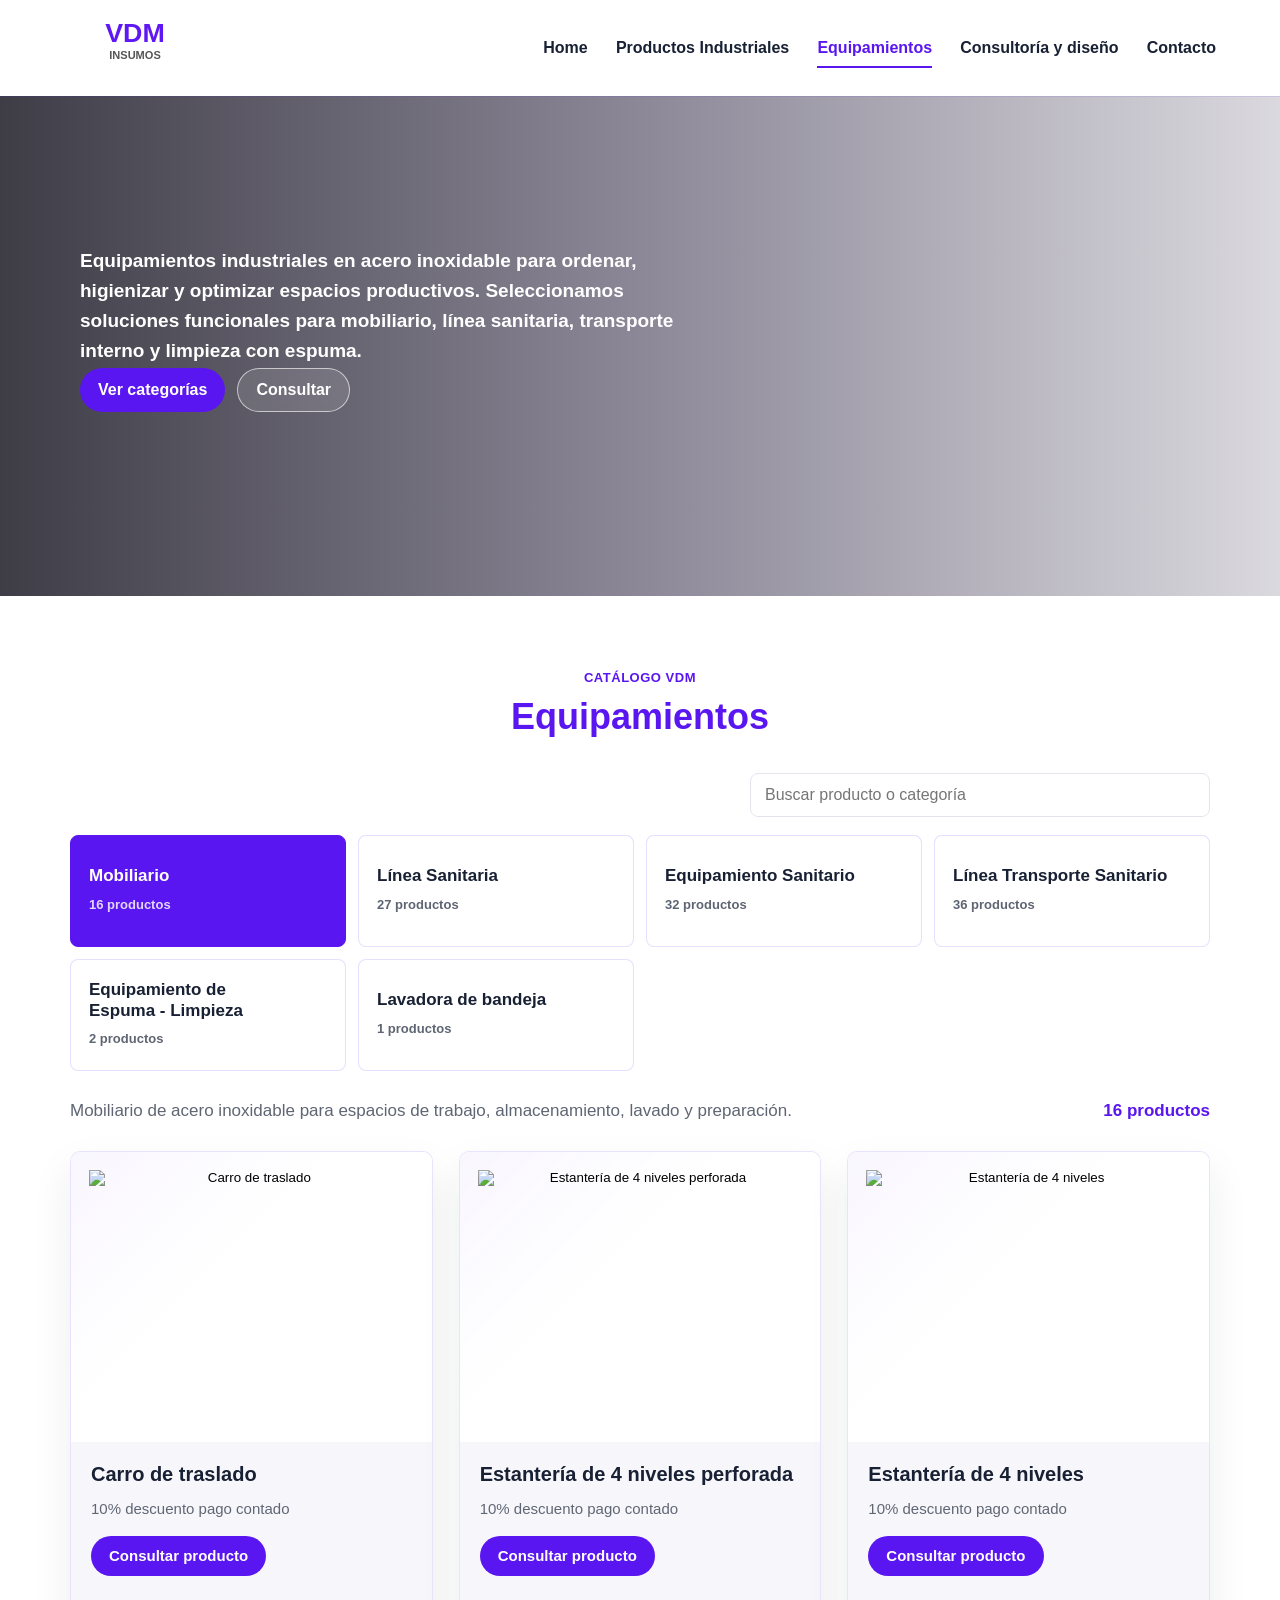
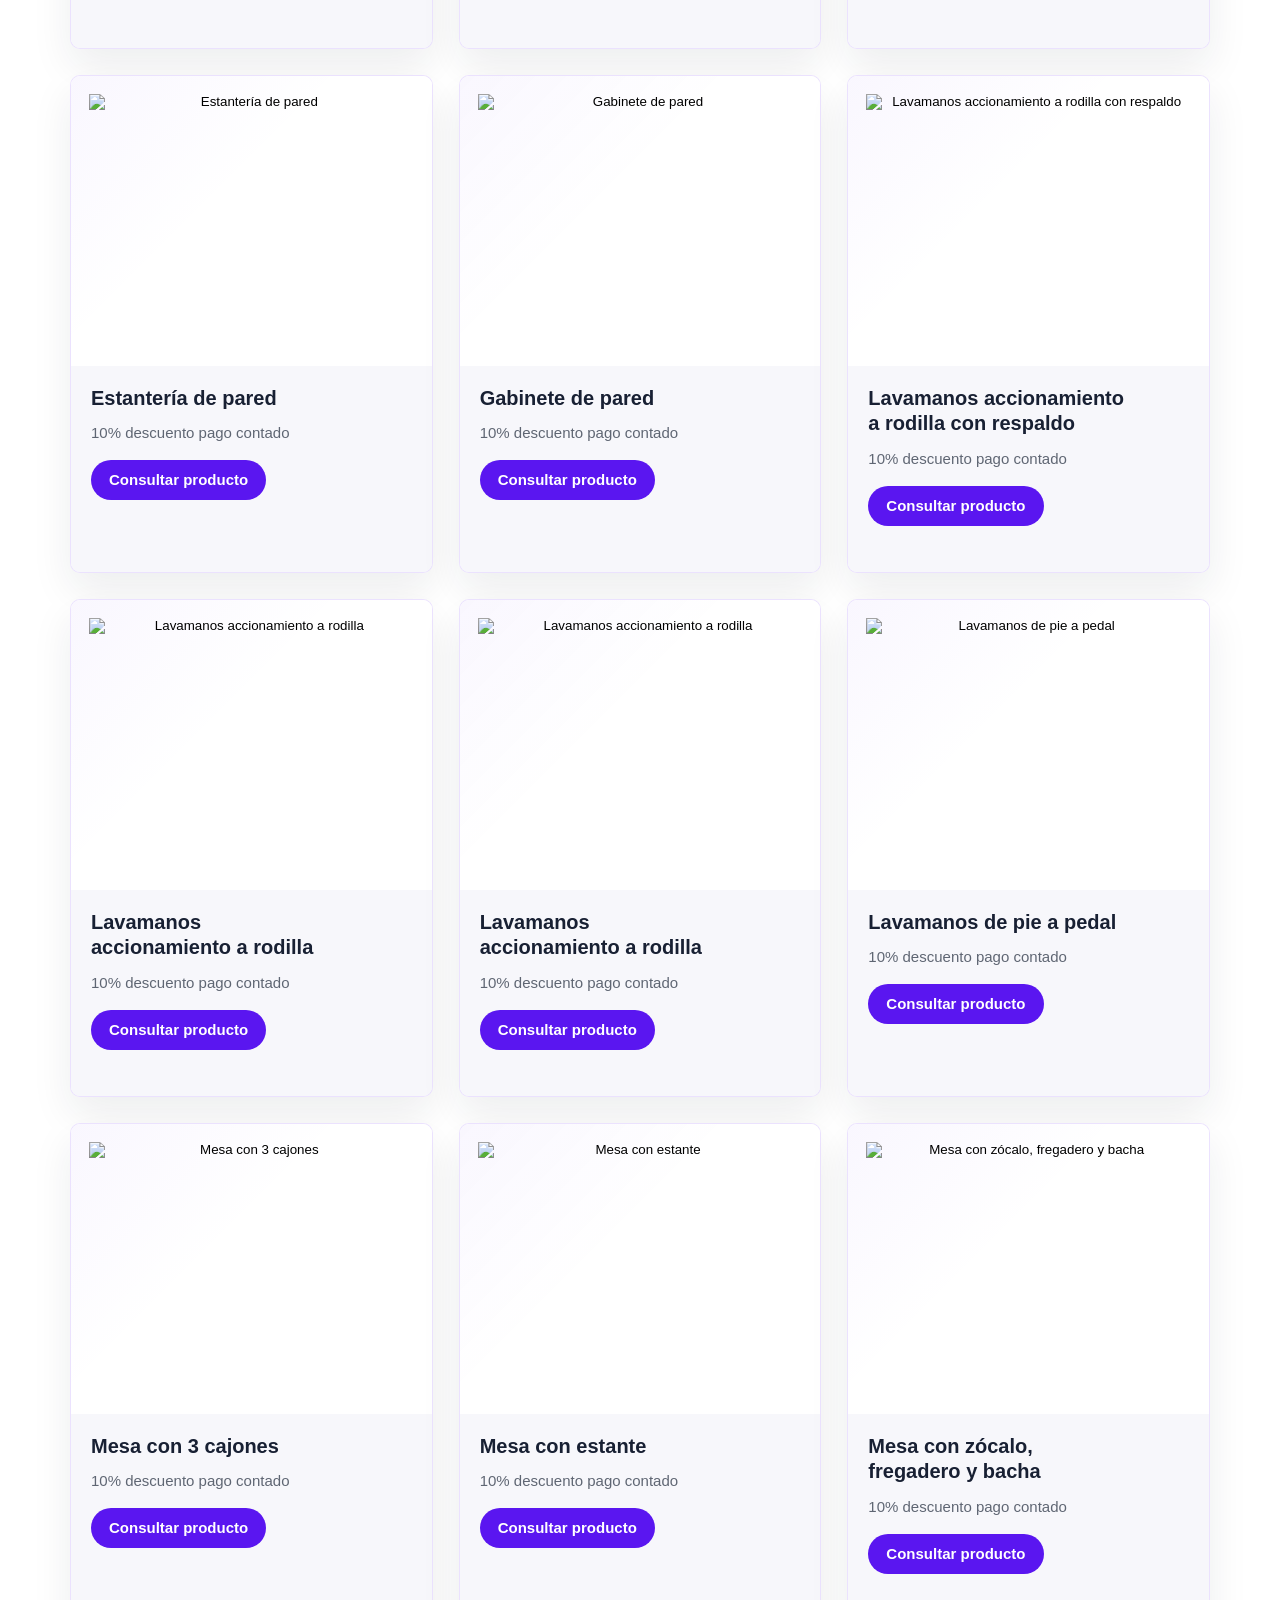
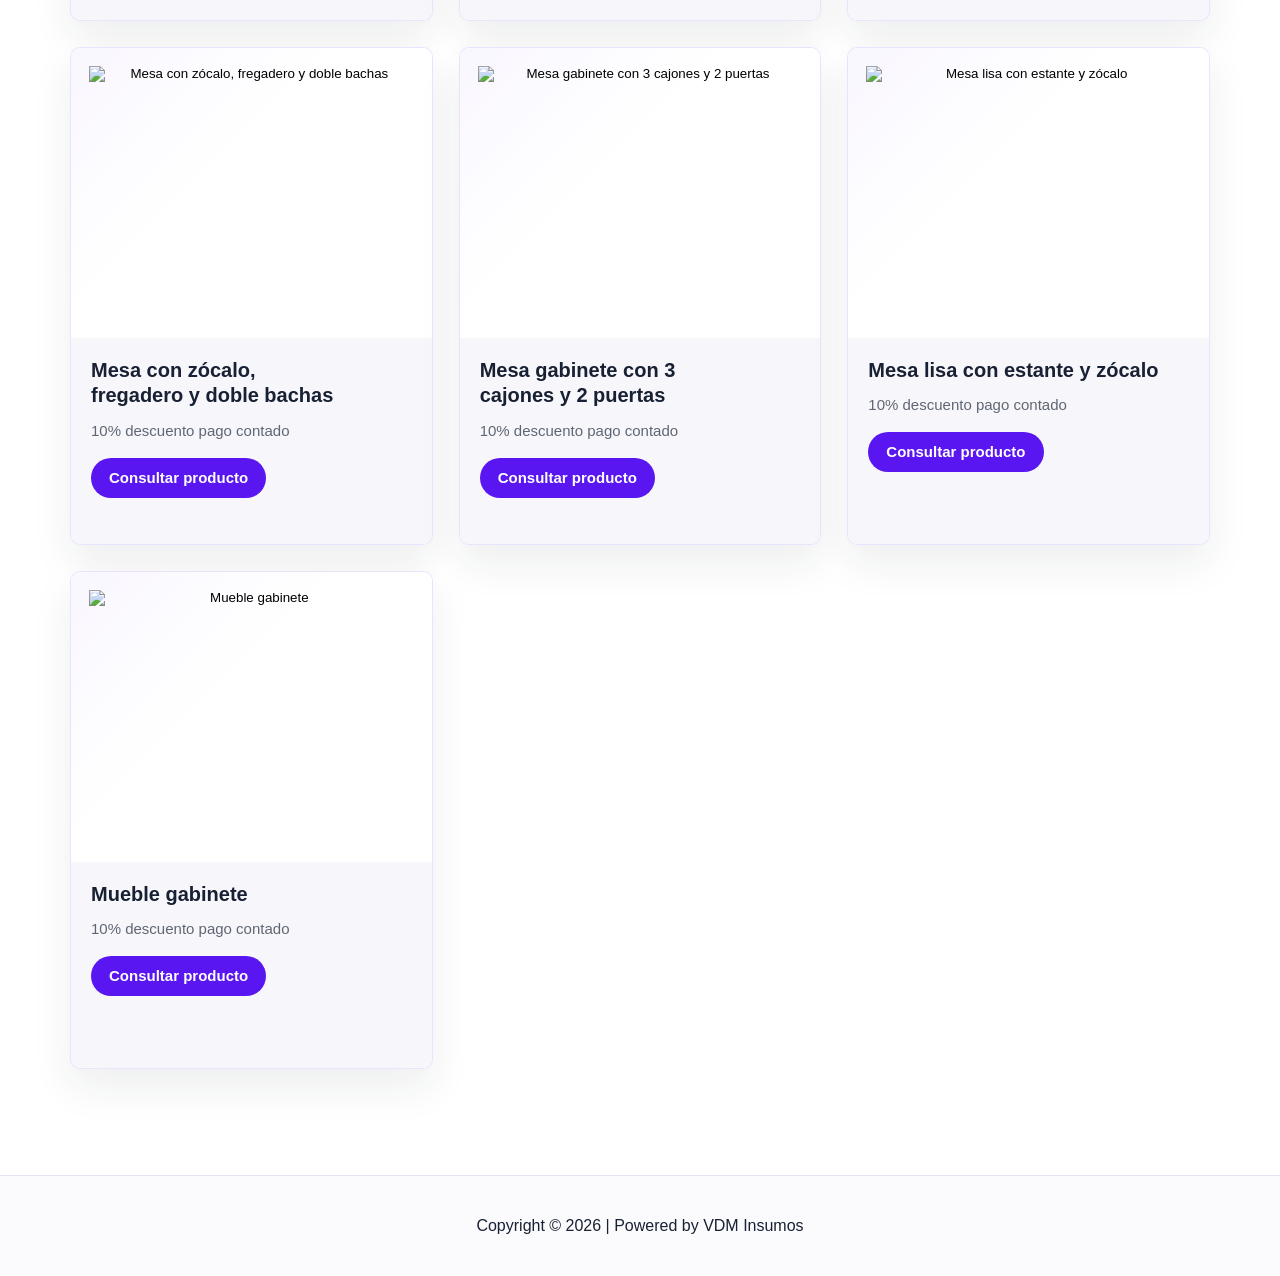
==== commit 1fec5048: "Use local logo on equipment page" ====
--- a/equipamientos.html
+++ b/equipamientos.html
@@ -13,7 +13,7 @@
 <body>
   <header class="site-header">
     <a class="brand" href="index.html#home" aria-label="VDM Insumos">
-      <img src="https://vdminsumos.com/wp-content/uploads/2025/02/cropped-LOGO-VDM.png" alt="VDM Insumos" width="360" height="189">
+      <img src="assets/images/logo-vdm-insumos.svg" alt="VDM Insumos" width="360" height="189">
     </a>
 
     <button class="menu-button" type="button" data-menu-button aria-expanded="false" aria-controls="site-nav">
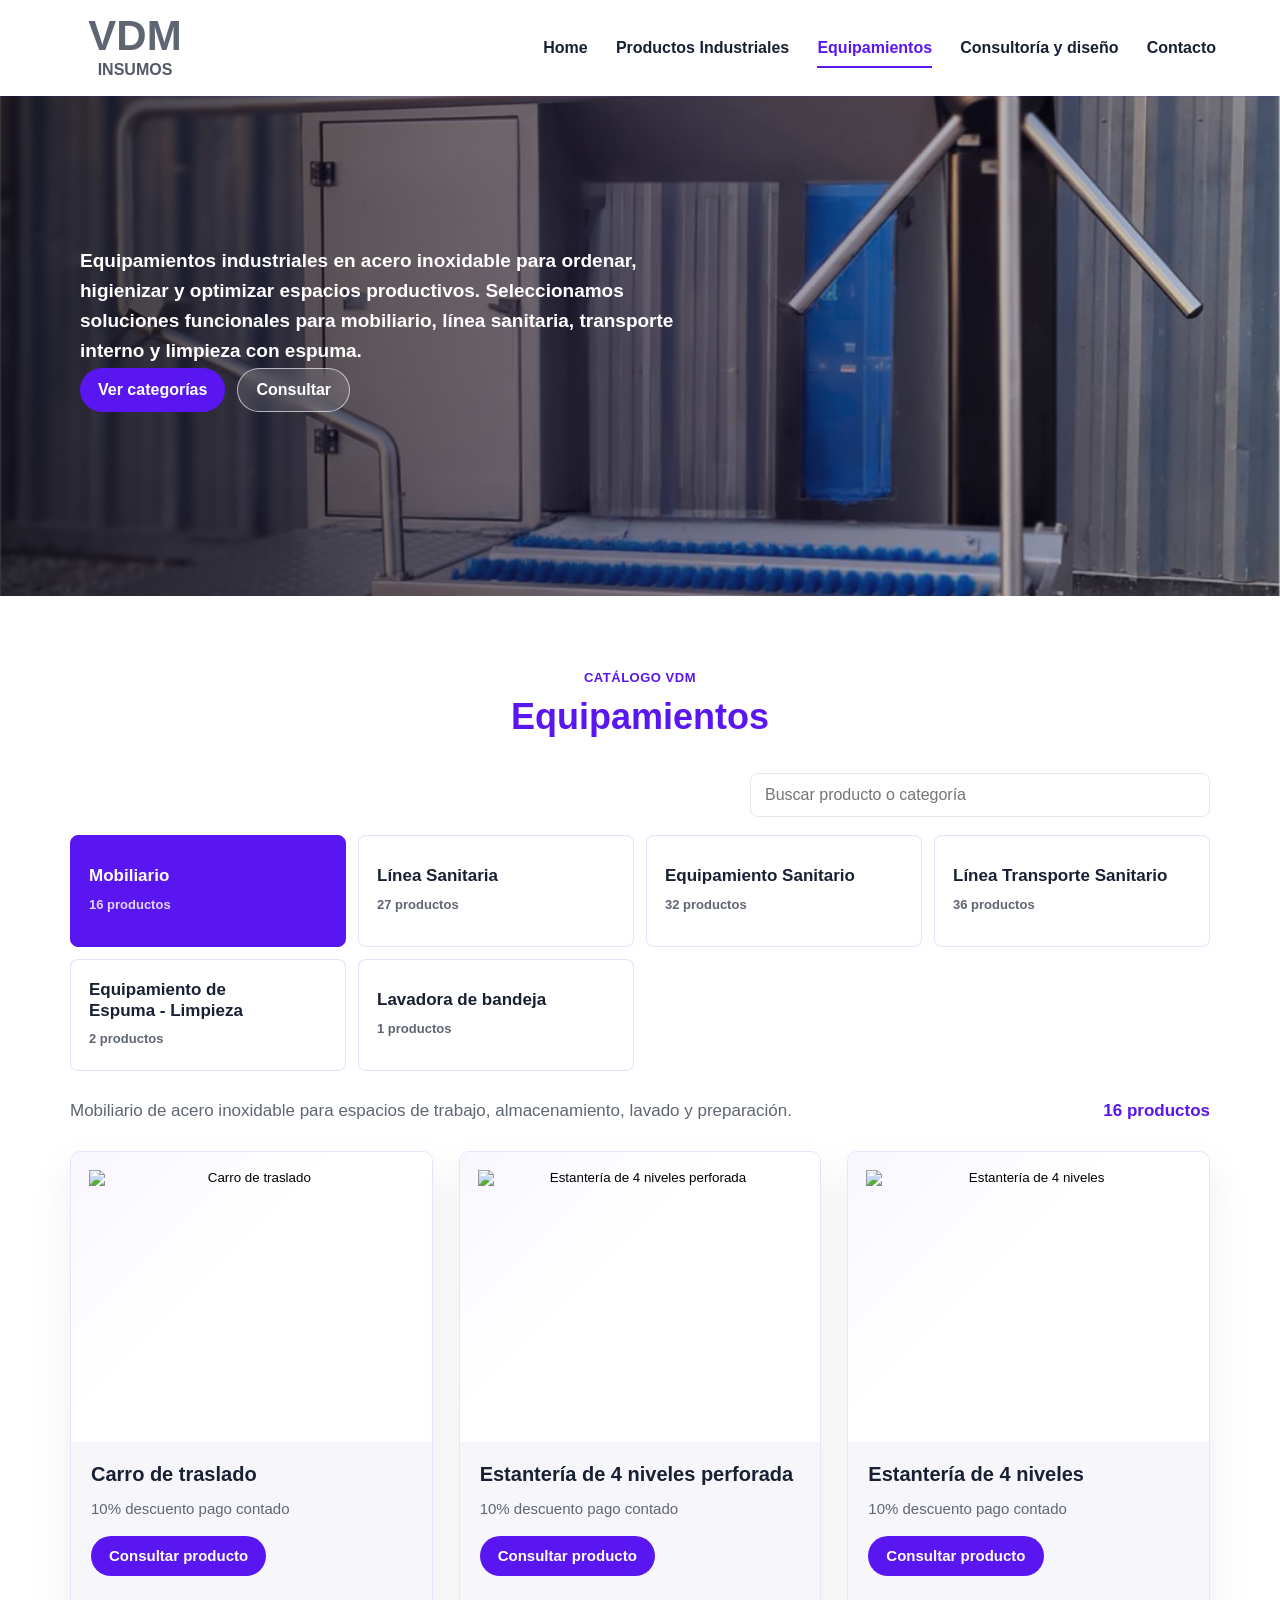
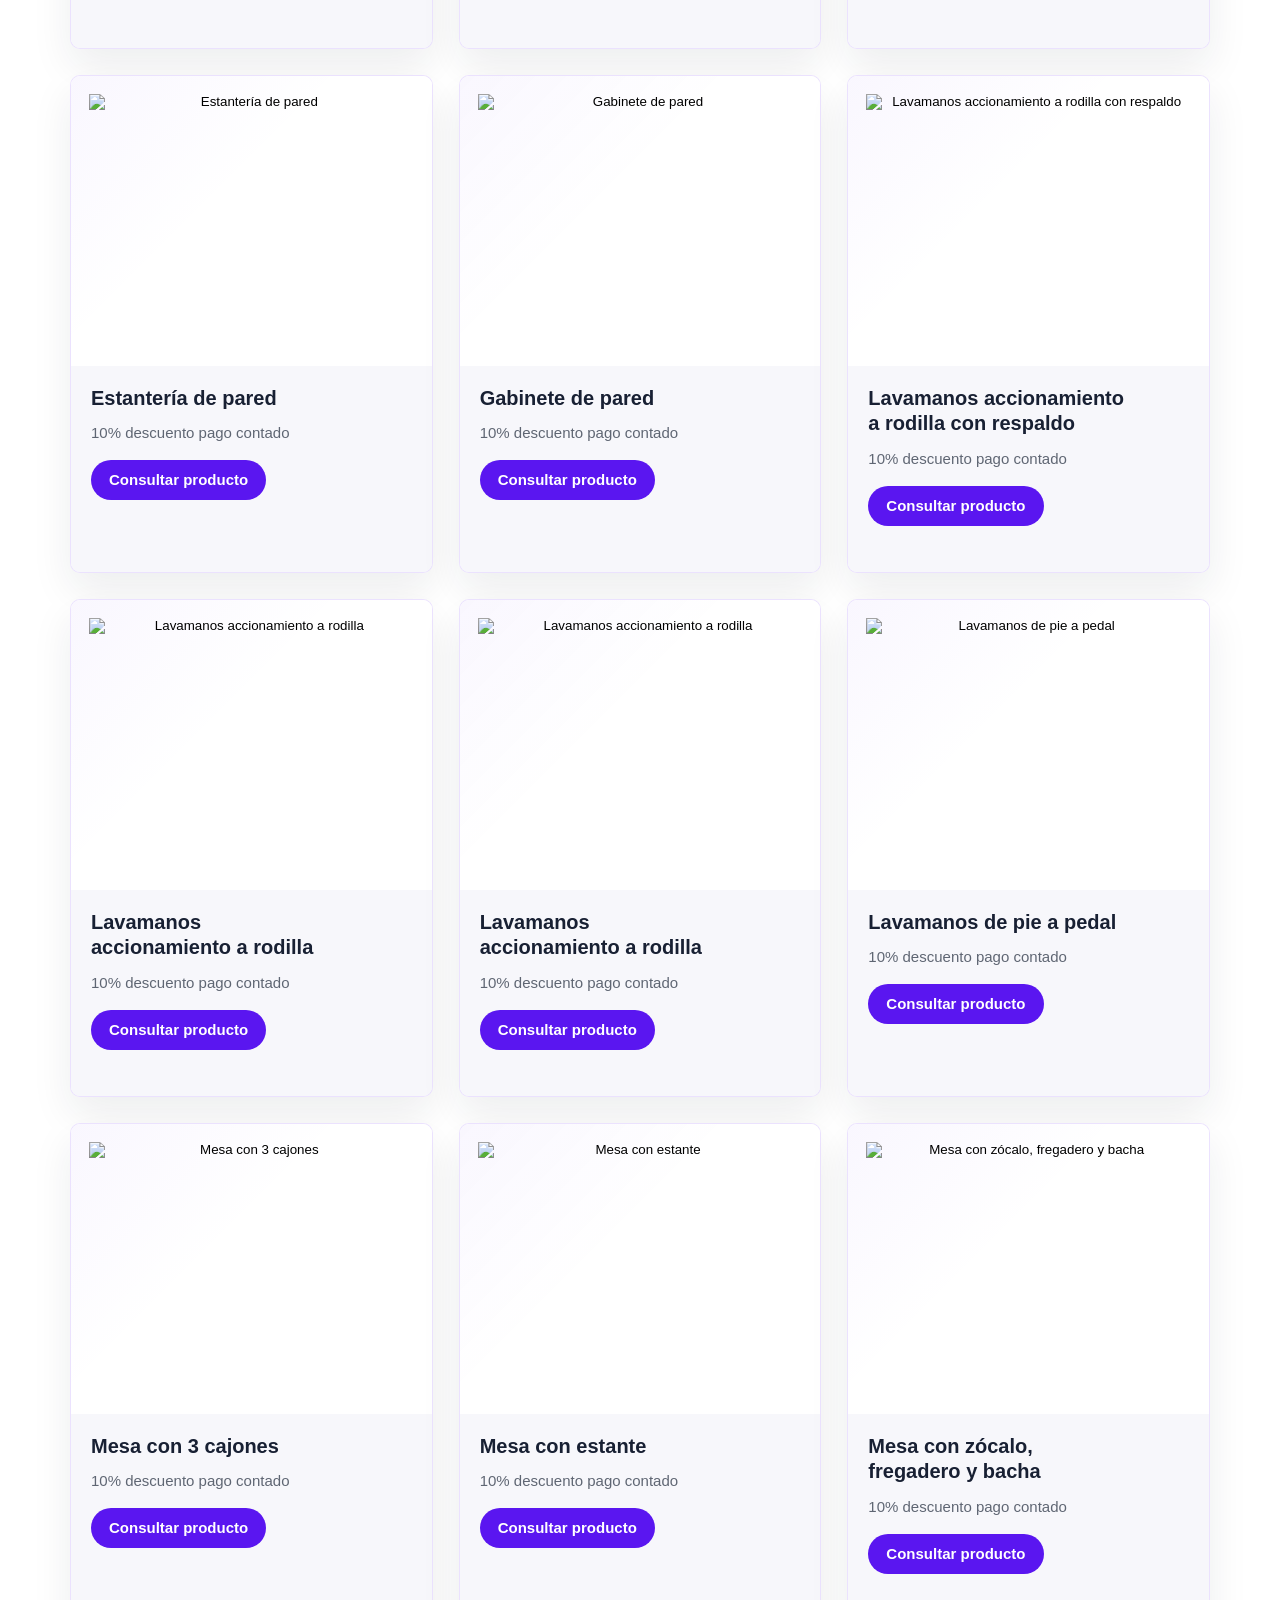
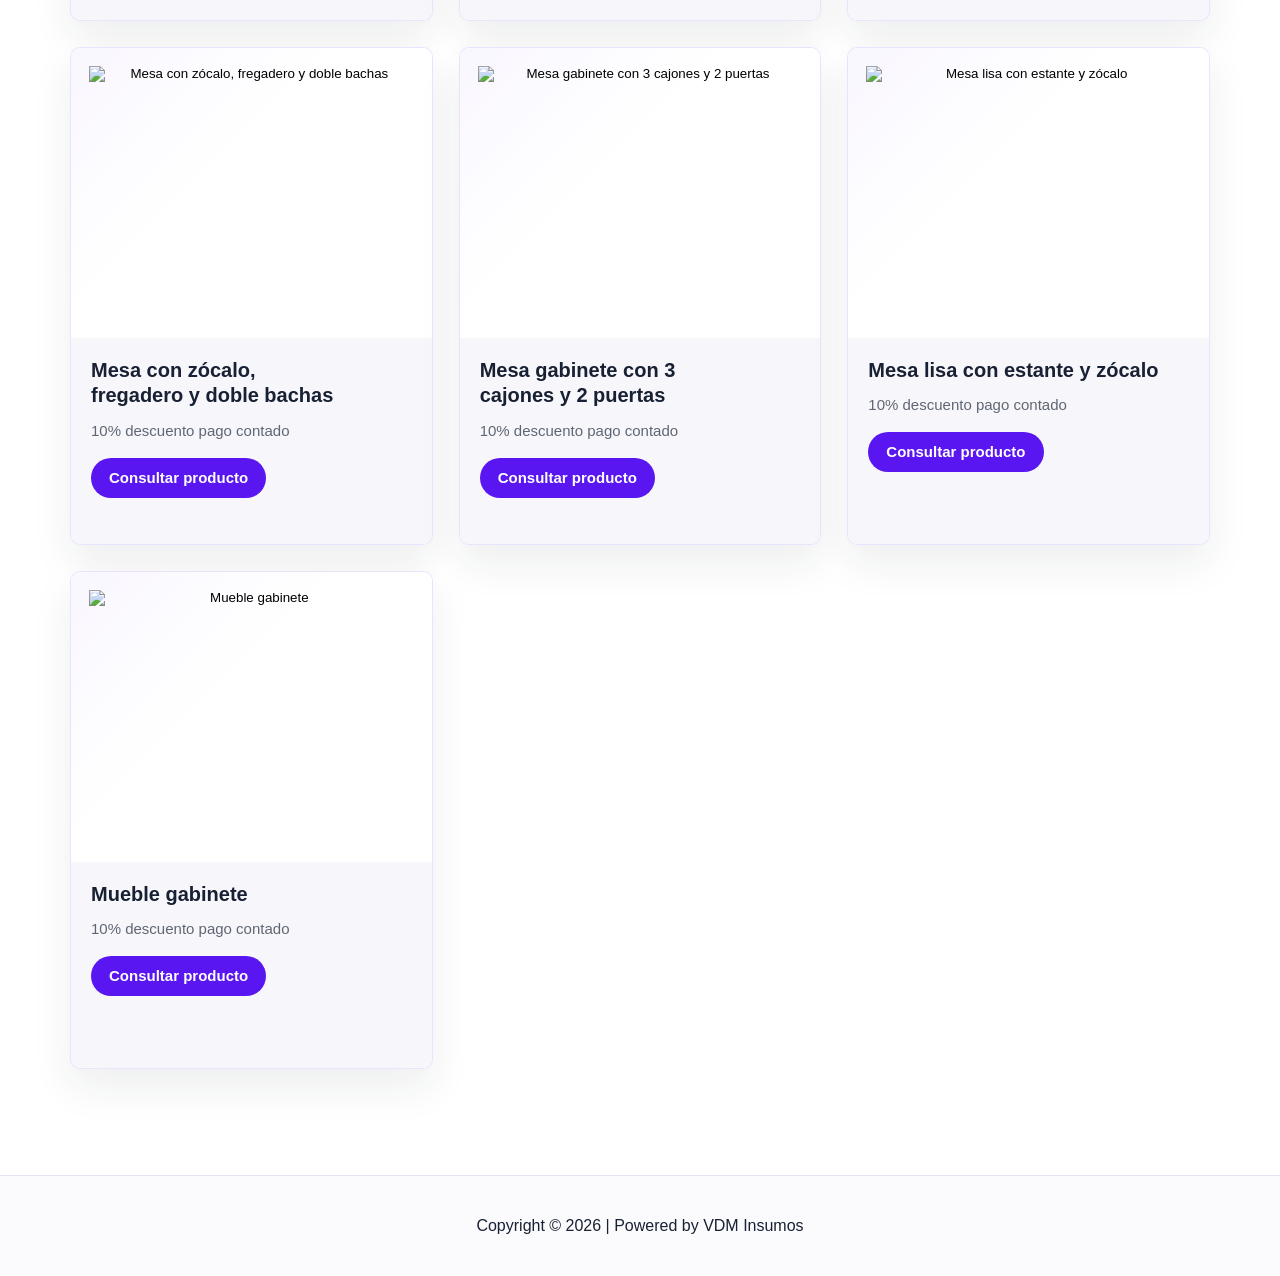
==== commit e5506fff: "Fix published image paths" ====
--- a/equipamientos.html
+++ b/equipamientos.html
@@ -13,7 +13,10 @@
 <body>
   <header class="site-header">
     <a class="brand" href="index.html#home" aria-label="VDM Insumos">
-      <img src="assets/images/logo-vdm-insumos.svg" alt="VDM Insumos" width="360" height="189">
+      <span class="brand-mark" aria-hidden="true">
+        <span class="brand-mark__vdm">VDM</span>
+        <span class="brand-mark__insumos">INSUMOS</span>
+      </span>
     </a>
 
     <button class="menu-button" type="button" data-menu-button aria-expanded="false" aria-controls="site-nav">
--- a/assets/css/styles.css
+++ b/assets/css/styles.css
@@ -62,6 +62,29 @@
   height: auto;
 }
 
+.brand-mark {
+  display: grid;
+  justify-items: center;
+  width: 154px;
+  line-height: 1;
+}
+
+.brand-mark__vdm {
+  color: var(--violet);
+  font-size: 42px;
+  font-weight: 900;
+  letter-spacing: 0;
+  line-height: 0.86;
+}
+
+.brand-mark__insumos {
+  margin-top: 8px;
+  color: #555866;
+  font-size: 16px;
+  font-weight: 850;
+  letter-spacing: 0;
+}
+
 .site-nav {
   display: flex;
   justify-content: flex-end;
@@ -93,21 +116,21 @@
   min-height: 696px;
   background:
     linear-gradient(90deg, rgba(0, 0, 0, 0.78) 0%, rgba(0, 0, 0, 0.58) 42%, rgba(0, 0, 0, 0.2) 72%, rgba(0, 0, 0, 0.55) 100%),
-    url("https://vdminsumos.com/wp-content/uploads/2025/03/two-workers-cleaning-machines-at-factory-2023-11-27-05-33-16-utc-2048x1365.jpg") center / cover no-repeat;
+    url("../images/espuma-limpieza-02.jpeg") center / cover no-repeat;
 }
 
 .industrial-hero {
   min-height: 682px;
   background:
     linear-gradient(90deg, rgba(8, 6, 18, 0.78), rgba(18, 13, 37, 0.5), rgba(18, 13, 37, 0.16)),
-    url("https://vdminsumos.com/wp-content/uploads/2025/03/male-holding-walkie-talkie-and-tablet-quality-cont-2025-03-06-16-05-19-utc-1024x682.png") center / cover no-repeat;
+    url("../images/transporte-sanitario/Elevador de carro móvil.jpg") center / cover no-repeat;
 }
 
 .equip-hero {
   min-height: 520px;
   background:
     linear-gradient(90deg, rgba(0, 0, 0, 0.72), rgba(0, 0, 0, 0.48), rgba(0, 0, 0, 0.18)),
-    url("https://vdminsumos.com/wp-content/uploads/2025/03/two-workers-cleaning-machines-at-factory-2023-11-27-05-33-16-utc-2048x1365.jpg") center / cover no-repeat;
+    url("../images/equipamiento-sanitario/Paso obligado con estacion de limpieza.jpg") center / cover no-repeat;
 }
 
 .industrial-hero__content {
@@ -1344,21 +1367,21 @@
   min-height: 720px;
   background:
     linear-gradient(90deg, rgba(8, 6, 18, 0.86) 0%, rgba(18, 13, 37, 0.64) 44%, rgba(18, 13, 37, 0.12) 76%, rgba(8, 6, 18, 0.36) 100%),
-    url("https://vdminsumos.com/wp-content/uploads/2025/03/two-workers-cleaning-machines-at-factory-2023-11-27-05-33-16-utc-2048x1365.jpg") center / cover no-repeat;
+    url("../images/espuma-limpieza-02.jpeg") center / cover no-repeat;
 }
 
 .industrial-hero {
   min-height: 620px;
   background:
     linear-gradient(90deg, rgba(8, 6, 18, 0.82), rgba(18, 13, 37, 0.58), rgba(18, 13, 37, 0.2)),
-    url("https://vdminsumos.com/wp-content/uploads/2025/03/male-holding-walkie-talkie-and-tablet-quality-cont-2025-03-06-16-05-19-utc-1024x682.png") center / cover no-repeat;
+    url("../images/transporte-sanitario/Elevador de carro móvil.jpg") center / cover no-repeat;
 }
 
 .equip-hero {
   min-height: 500px;
   background:
     linear-gradient(90deg, rgba(8, 6, 18, 0.78), rgba(25, 17, 49, 0.5), rgba(25, 17, 49, 0.16)),
-    url("https://vdminsumos.com/wp-content/uploads/2025/03/two-workers-cleaning-machines-at-factory-2023-11-27-05-33-16-utc-2048x1365.jpg") center / cover no-repeat;
+    url("../images/equipamiento-sanitario/Paso obligado con estacion de limpieza.jpg") center / cover no-repeat;
 }
 
 .hero__content {
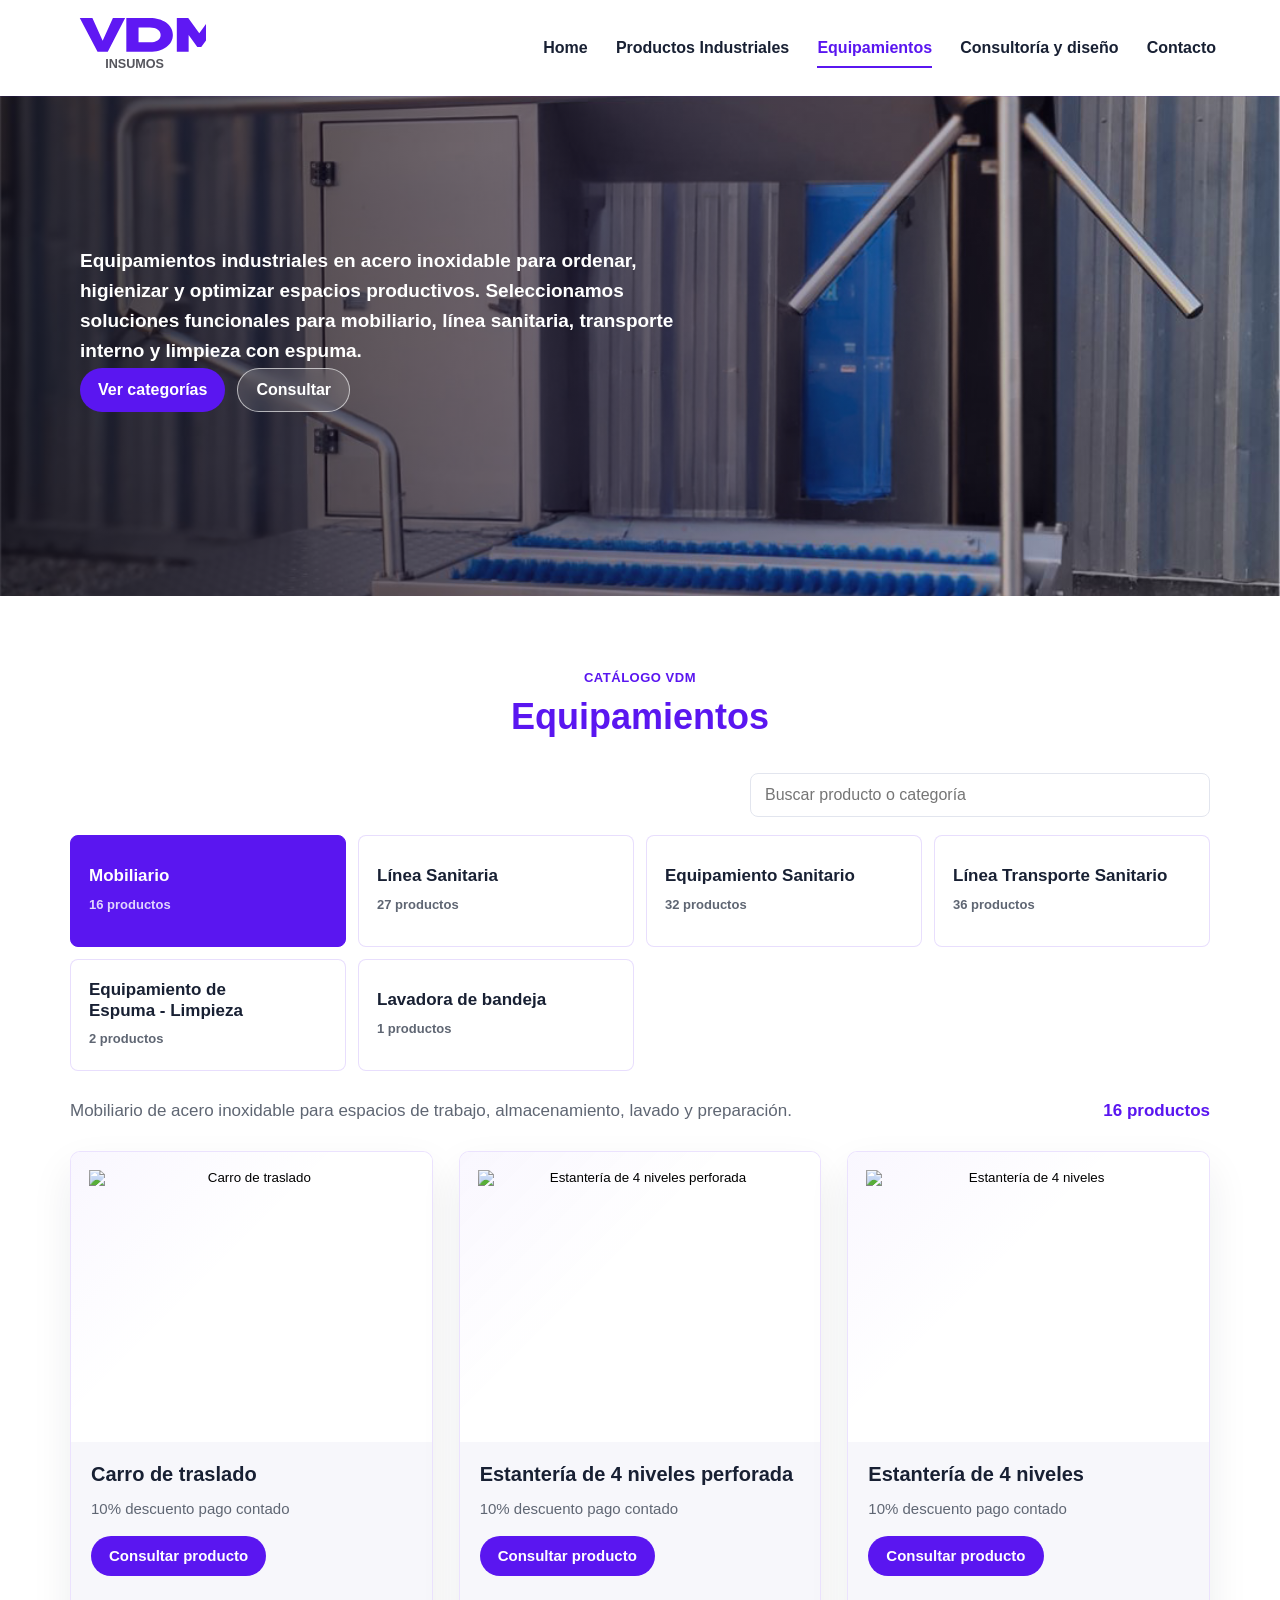
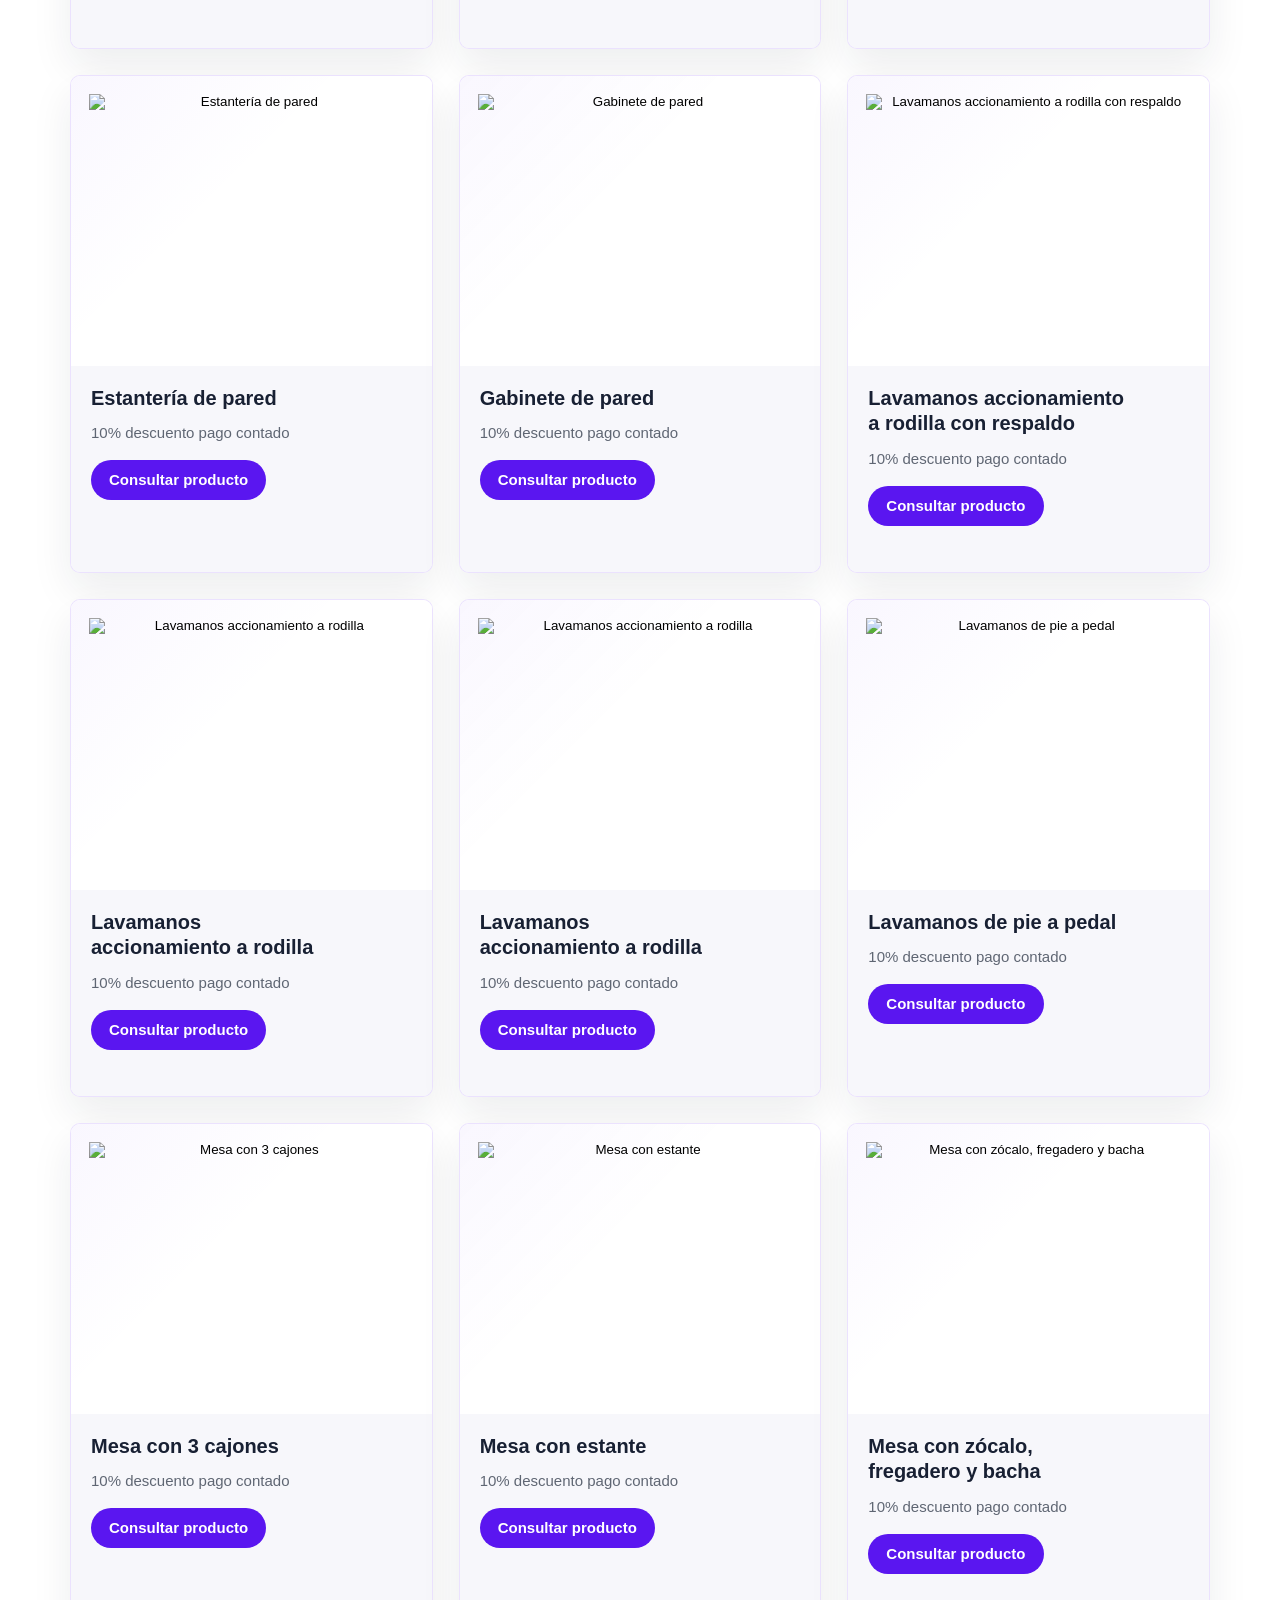
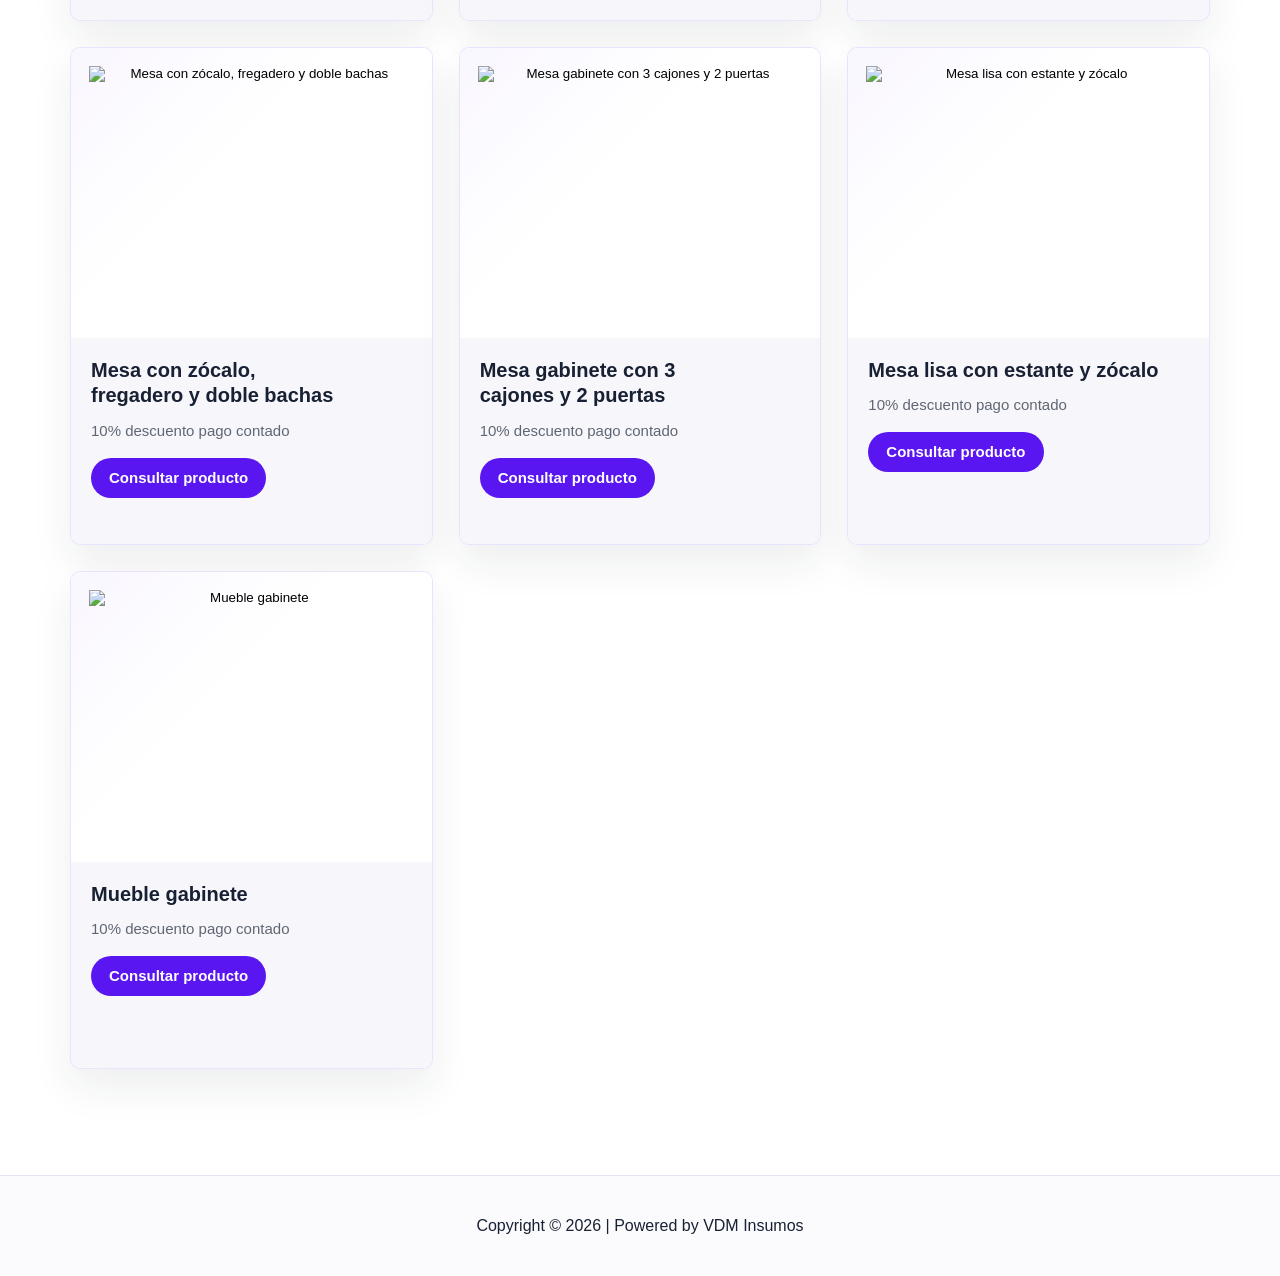
==== commit 7876b2c9: "Restore header logo and stable hero assets" ====
--- a/equipamientos.html
+++ b/equipamientos.html
@@ -8,15 +8,12 @@
   <title>Equipamientos | VDM Insumos</title>
   <link rel="preconnect" href="https://vdminsumos.com">
   <link rel="preconnect" href="https://www.emmsainoxidables.com.ar">
-  <link rel="stylesheet" href="assets/css/styles.css">
+  <link rel="stylesheet" href="assets/css/styles.css?v=20260701-1">
 </head>
 <body>
   <header class="site-header">
     <a class="brand" href="index.html#home" aria-label="VDM Insumos">
-      <span class="brand-mark" aria-hidden="true">
-        <span class="brand-mark__vdm">VDM</span>
-        <span class="brand-mark__insumos">INSUMOS</span>
-      </span>
+      <img src="assets/images/logo-vdm-insumos.svg" alt="VDM Insumos" width="360" height="189">
     </a>
 
     <button class="menu-button" type="button" data-menu-button aria-expanded="false" aria-controls="site-nav">
--- a/assets/css/styles.css
+++ b/assets/css/styles.css
@@ -1,4 +1,4 @@
-:root {
+﻿:root {
   --blue: #5a16f0;
   --blue-dark: #3e0fb4;
   --text: #5f6673;
@@ -62,29 +62,6 @@
   height: auto;
 }
 
-.brand-mark {
-  display: grid;
-  justify-items: center;
-  width: 154px;
-  line-height: 1;
-}
-
-.brand-mark__vdm {
-  color: var(--violet);
-  font-size: 42px;
-  font-weight: 900;
-  letter-spacing: 0;
-  line-height: 0.86;
-}
-
-.brand-mark__insumos {
-  margin-top: 8px;
-  color: #555866;
-  font-size: 16px;
-  font-weight: 850;
-  letter-spacing: 0;
-}
-
 .site-nav {
   display: flex;
   justify-content: flex-end;
@@ -116,21 +93,21 @@
   min-height: 696px;
   background:
     linear-gradient(90deg, rgba(0, 0, 0, 0.78) 0%, rgba(0, 0, 0, 0.58) 42%, rgba(0, 0, 0, 0.2) 72%, rgba(0, 0, 0, 0.55) 100%),
-    url("../images/espuma-limpieza-02.jpeg") center / cover no-repeat;
+    url("../images/home-hero.jpeg") center / cover no-repeat;
 }
 
 .industrial-hero {
   min-height: 682px;
   background:
     linear-gradient(90deg, rgba(8, 6, 18, 0.78), rgba(18, 13, 37, 0.5), rgba(18, 13, 37, 0.16)),
-    url("../images/transporte-sanitario/Elevador de carro móvil.jpg") center / cover no-repeat;
+    url("../images/industrial-hero.jpg") center / cover no-repeat;
 }
 
 .equip-hero {
   min-height: 520px;
   background:
     linear-gradient(90deg, rgba(0, 0, 0, 0.72), rgba(0, 0, 0, 0.48), rgba(0, 0, 0, 0.18)),
-    url("../images/equipamiento-sanitario/Paso obligado con estacion de limpieza.jpg") center / cover no-repeat;
+    url("../images/equipamientos-hero.jpg") center / cover no-repeat;
 }
 
 .industrial-hero__content {
@@ -1367,21 +1344,21 @@
   min-height: 720px;
   background:
     linear-gradient(90deg, rgba(8, 6, 18, 0.86) 0%, rgba(18, 13, 37, 0.64) 44%, rgba(18, 13, 37, 0.12) 76%, rgba(8, 6, 18, 0.36) 100%),
-    url("../images/espuma-limpieza-02.jpeg") center / cover no-repeat;
+    url("../images/home-hero.jpeg") center / cover no-repeat;
 }
 
 .industrial-hero {
   min-height: 620px;
   background:
     linear-gradient(90deg, rgba(8, 6, 18, 0.82), rgba(18, 13, 37, 0.58), rgba(18, 13, 37, 0.2)),
-    url("../images/transporte-sanitario/Elevador de carro móvil.jpg") center / cover no-repeat;
+    url("../images/industrial-hero.jpg") center / cover no-repeat;
 }
 
 .equip-hero {
   min-height: 500px;
   background:
     linear-gradient(90deg, rgba(8, 6, 18, 0.78), rgba(25, 17, 49, 0.5), rgba(25, 17, 49, 0.16)),
-    url("../images/equipamiento-sanitario/Paso obligado con estacion de limpieza.jpg") center / cover no-repeat;
+    url("../images/equipamientos-hero.jpg") center / cover no-repeat;
 }
 
 .hero__content {
@@ -2004,3 +1981,4 @@
     min-height: 86px;
   }
 }
+
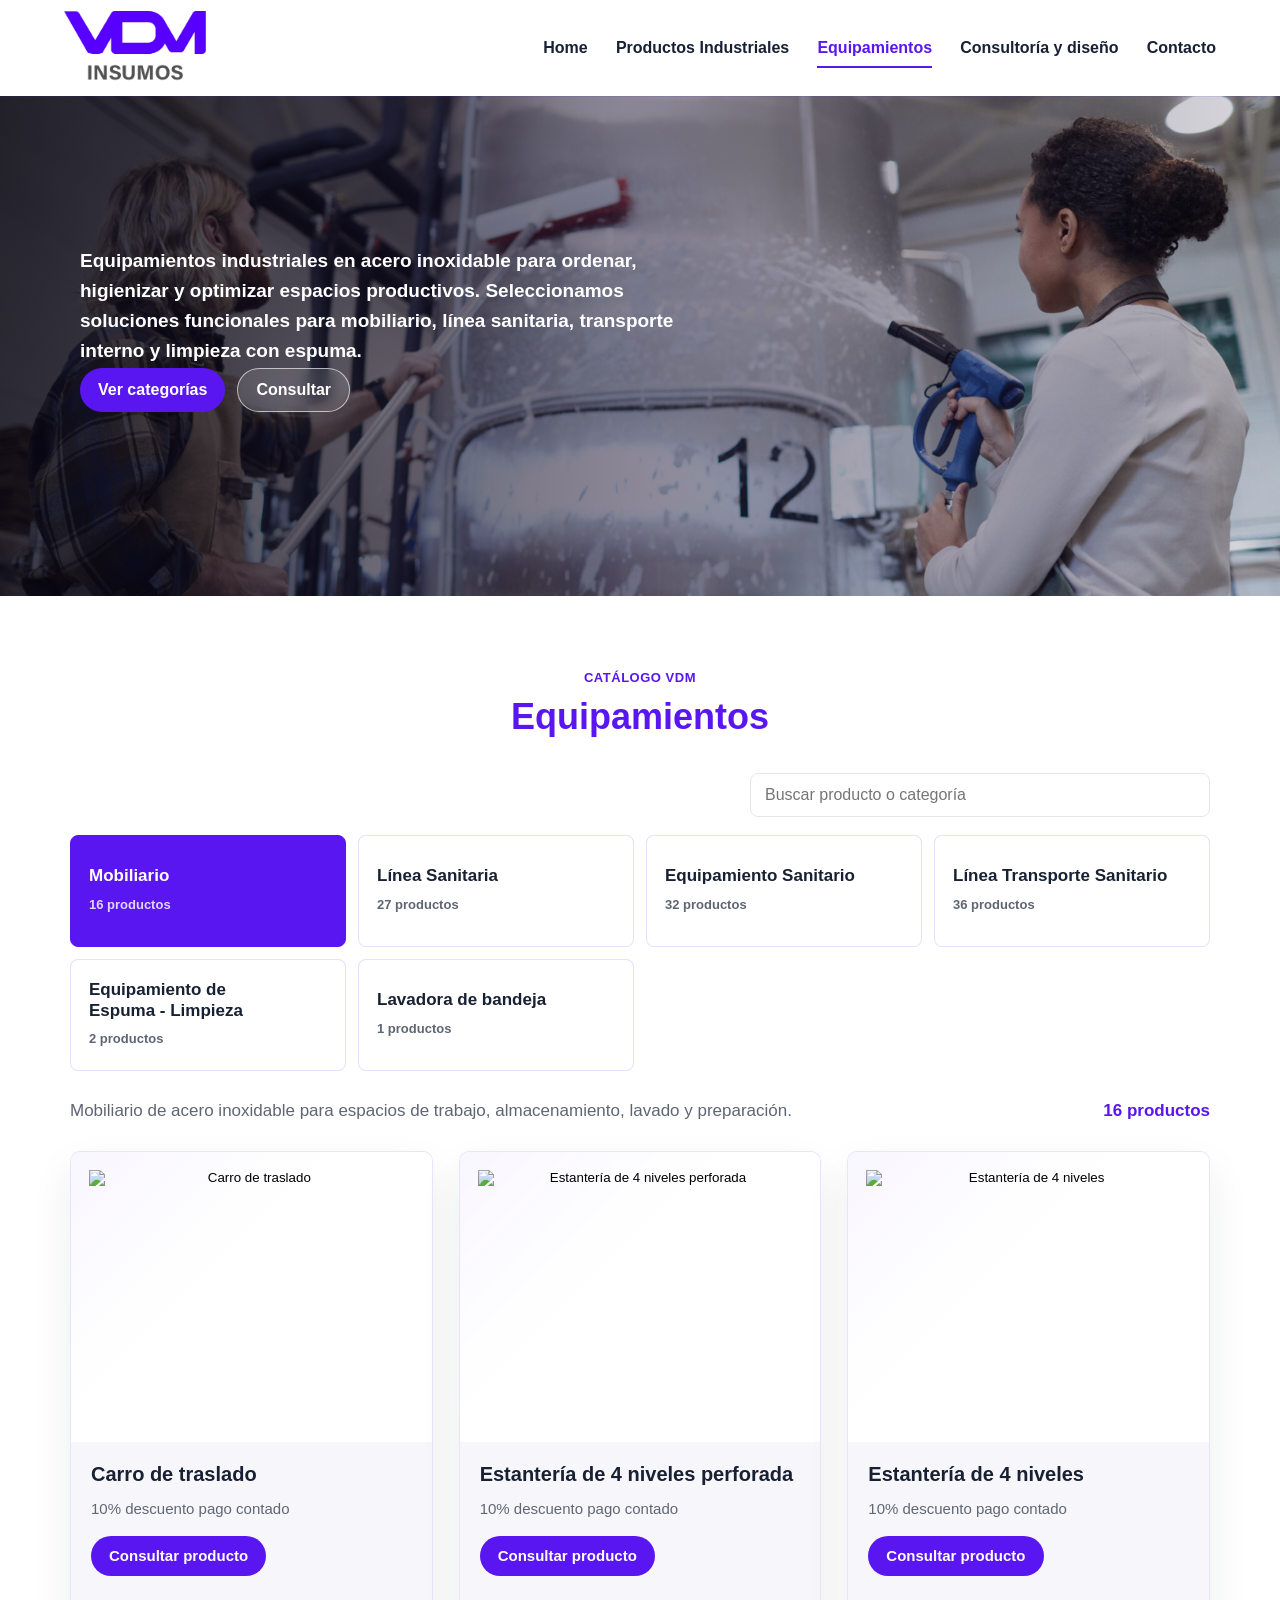
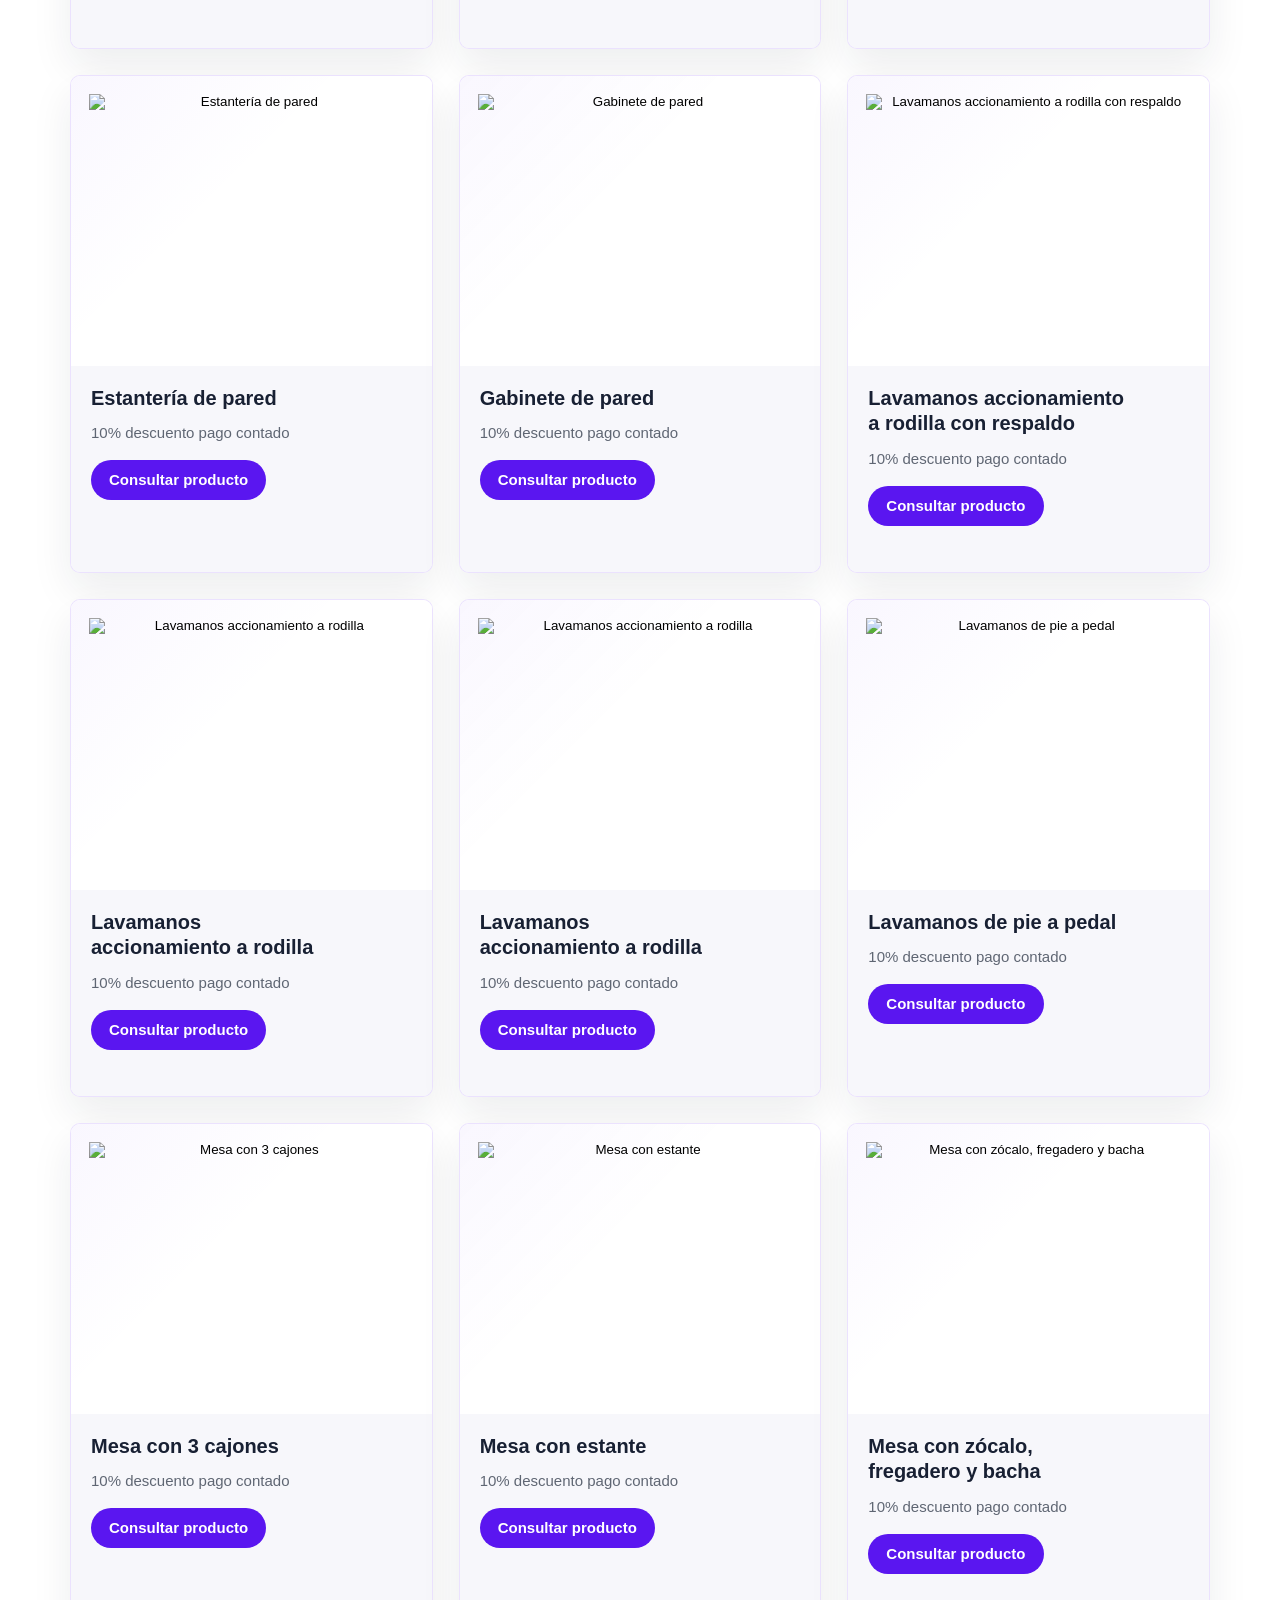
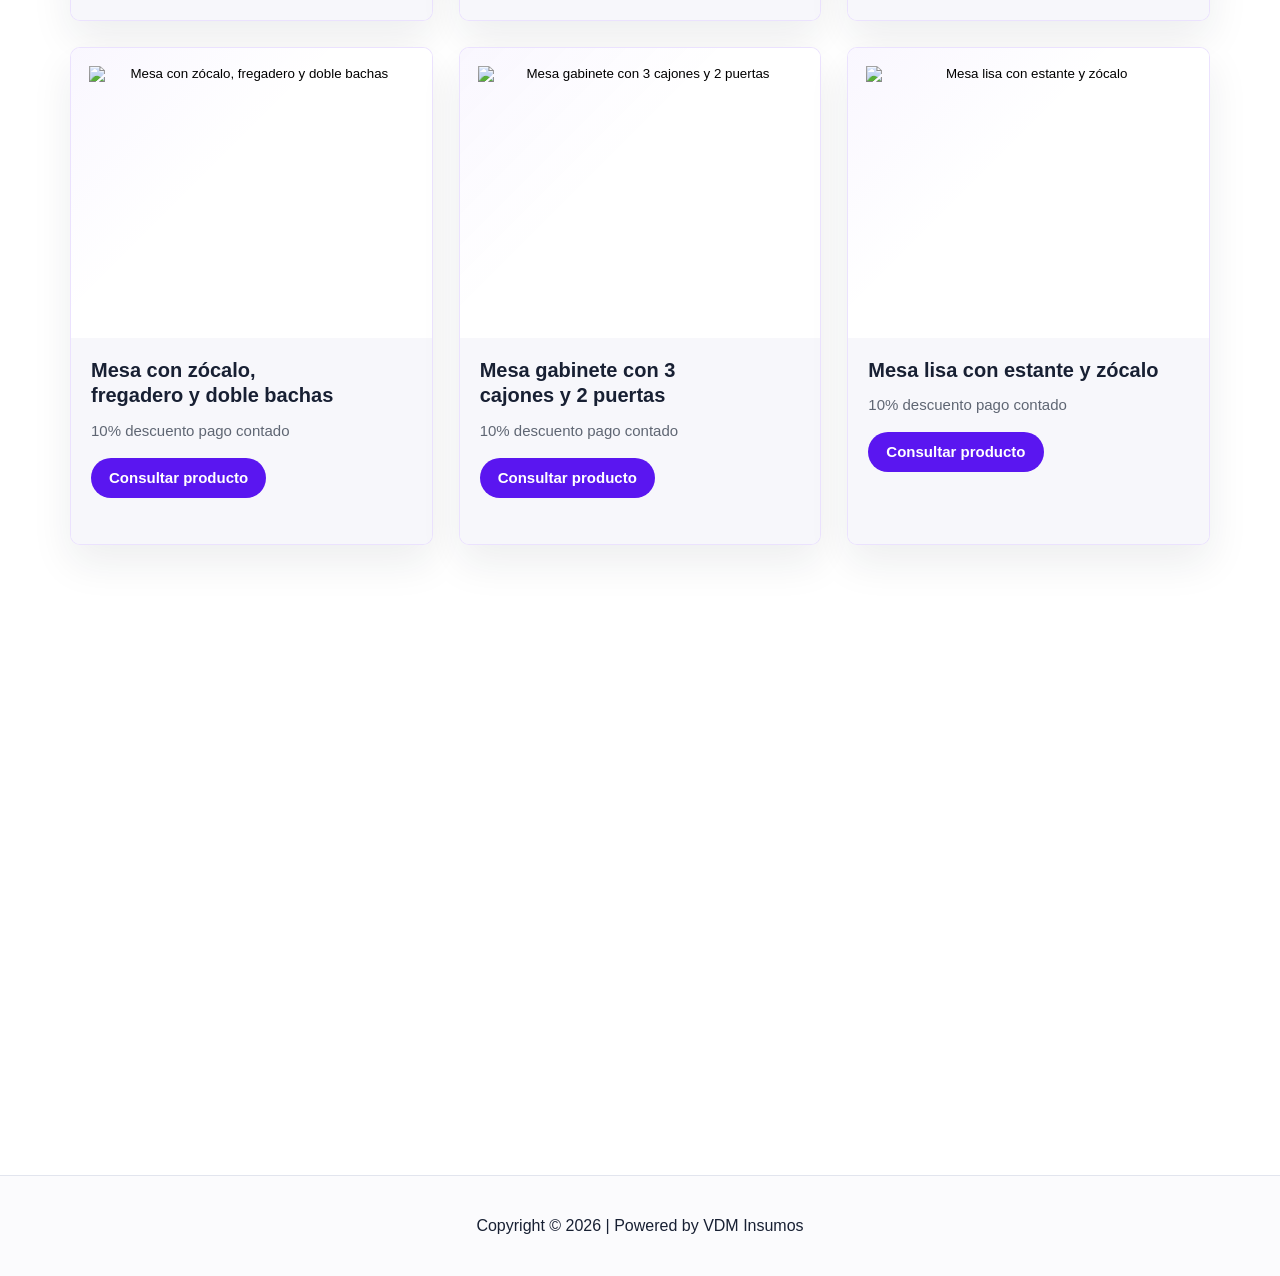
==== commit 43840952: "Fix product images and restore original logo" ====
--- a/equipamientos.html
+++ b/equipamientos.html
@@ -13,7 +13,7 @@
 <body>
   <header class="site-header">
     <a class="brand" href="index.html#home" aria-label="VDM Insumos">
-      <img src="assets/images/logo-vdm-insumos.svg" alt="VDM Insumos" width="360" height="189">
+      <img src="wp-content/uploads/2025/02/cropped-LOGO-VDM.png" alt="VDM Insumos" width="300" height="158">
     </a>
 
     <button class="menu-button" type="button" data-menu-button aria-expanded="false" aria-controls="site-nav">
--- a/assets/css/styles.css
+++ b/assets/css/styles.css
@@ -93,21 +93,21 @@
   min-height: 696px;
   background:
     linear-gradient(90deg, rgba(0, 0, 0, 0.78) 0%, rgba(0, 0, 0, 0.58) 42%, rgba(0, 0, 0, 0.2) 72%, rgba(0, 0, 0, 0.55) 100%),
-    url("../images/home-hero.jpeg") center / cover no-repeat;
+    url("../../wp-content/uploads/2025/03/two-workers-cleaning-machines-at-factory-2023-11-27-05-33-16-utc-2048x1365.jpg") center / cover no-repeat;
 }
 
 .industrial-hero {
   min-height: 682px;
   background:
     linear-gradient(90deg, rgba(8, 6, 18, 0.78), rgba(18, 13, 37, 0.5), rgba(18, 13, 37, 0.16)),
-    url("../images/industrial-hero.jpg") center / cover no-repeat;
+    url("../../wp-content/uploads/2025/03/male-holding-walkie-talkie-and-tablet-quality-cont-2025-03-06-16-05-19-utc-1024x682.png") center / cover no-repeat;
 }
 
 .equip-hero {
   min-height: 520px;
   background:
     linear-gradient(90deg, rgba(0, 0, 0, 0.72), rgba(0, 0, 0, 0.48), rgba(0, 0, 0, 0.18)),
-    url("../images/equipamientos-hero.jpg") center / cover no-repeat;
+    url("../../wp-content/uploads/2025/03/two-workers-cleaning-machines-at-factory-2023-11-27-05-33-16-utc-2048x1365.jpg") center / cover no-repeat;
 }
 
 .industrial-hero__content {
@@ -1344,21 +1344,21 @@
   min-height: 720px;
   background:
     linear-gradient(90deg, rgba(8, 6, 18, 0.86) 0%, rgba(18, 13, 37, 0.64) 44%, rgba(18, 13, 37, 0.12) 76%, rgba(8, 6, 18, 0.36) 100%),
-    url("../images/home-hero.jpeg") center / cover no-repeat;
+    url("../../wp-content/uploads/2025/03/two-workers-cleaning-machines-at-factory-2023-11-27-05-33-16-utc-2048x1365.jpg") center / cover no-repeat;
 }
 
 .industrial-hero {
   min-height: 620px;
   background:
     linear-gradient(90deg, rgba(8, 6, 18, 0.82), rgba(18, 13, 37, 0.58), rgba(18, 13, 37, 0.2)),
-    url("../images/industrial-hero.jpg") center / cover no-repeat;
+    url("../../wp-content/uploads/2025/03/male-holding-walkie-talkie-and-tablet-quality-cont-2025-03-06-16-05-19-utc-1024x682.png") center / cover no-repeat;
 }
 
 .equip-hero {
   min-height: 500px;
   background:
     linear-gradient(90deg, rgba(8, 6, 18, 0.78), rgba(25, 17, 49, 0.5), rgba(25, 17, 49, 0.16)),
-    url("../images/equipamientos-hero.jpg") center / cover no-repeat;
+    url("../../wp-content/uploads/2025/03/two-workers-cleaning-machines-at-factory-2023-11-27-05-33-16-utc-2048x1365.jpg") center / cover no-repeat;
 }
 
 .hero__content {
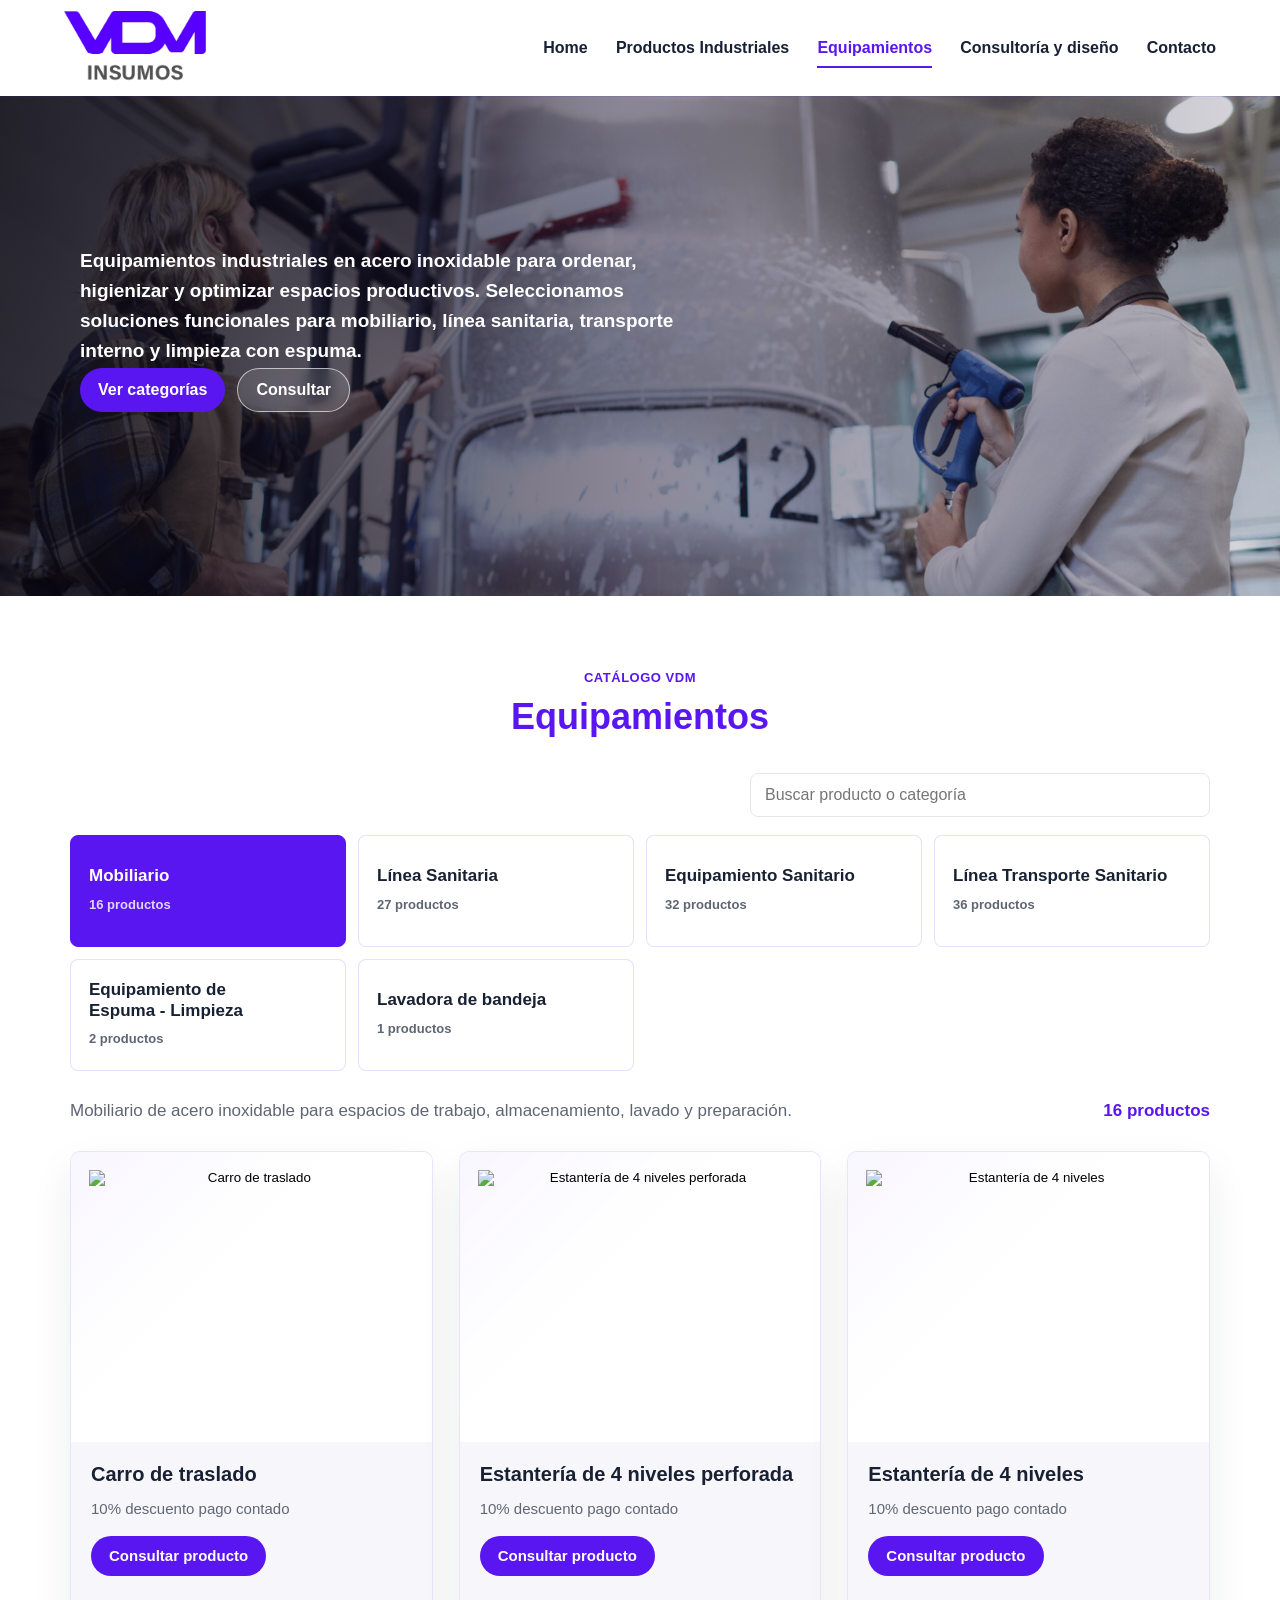
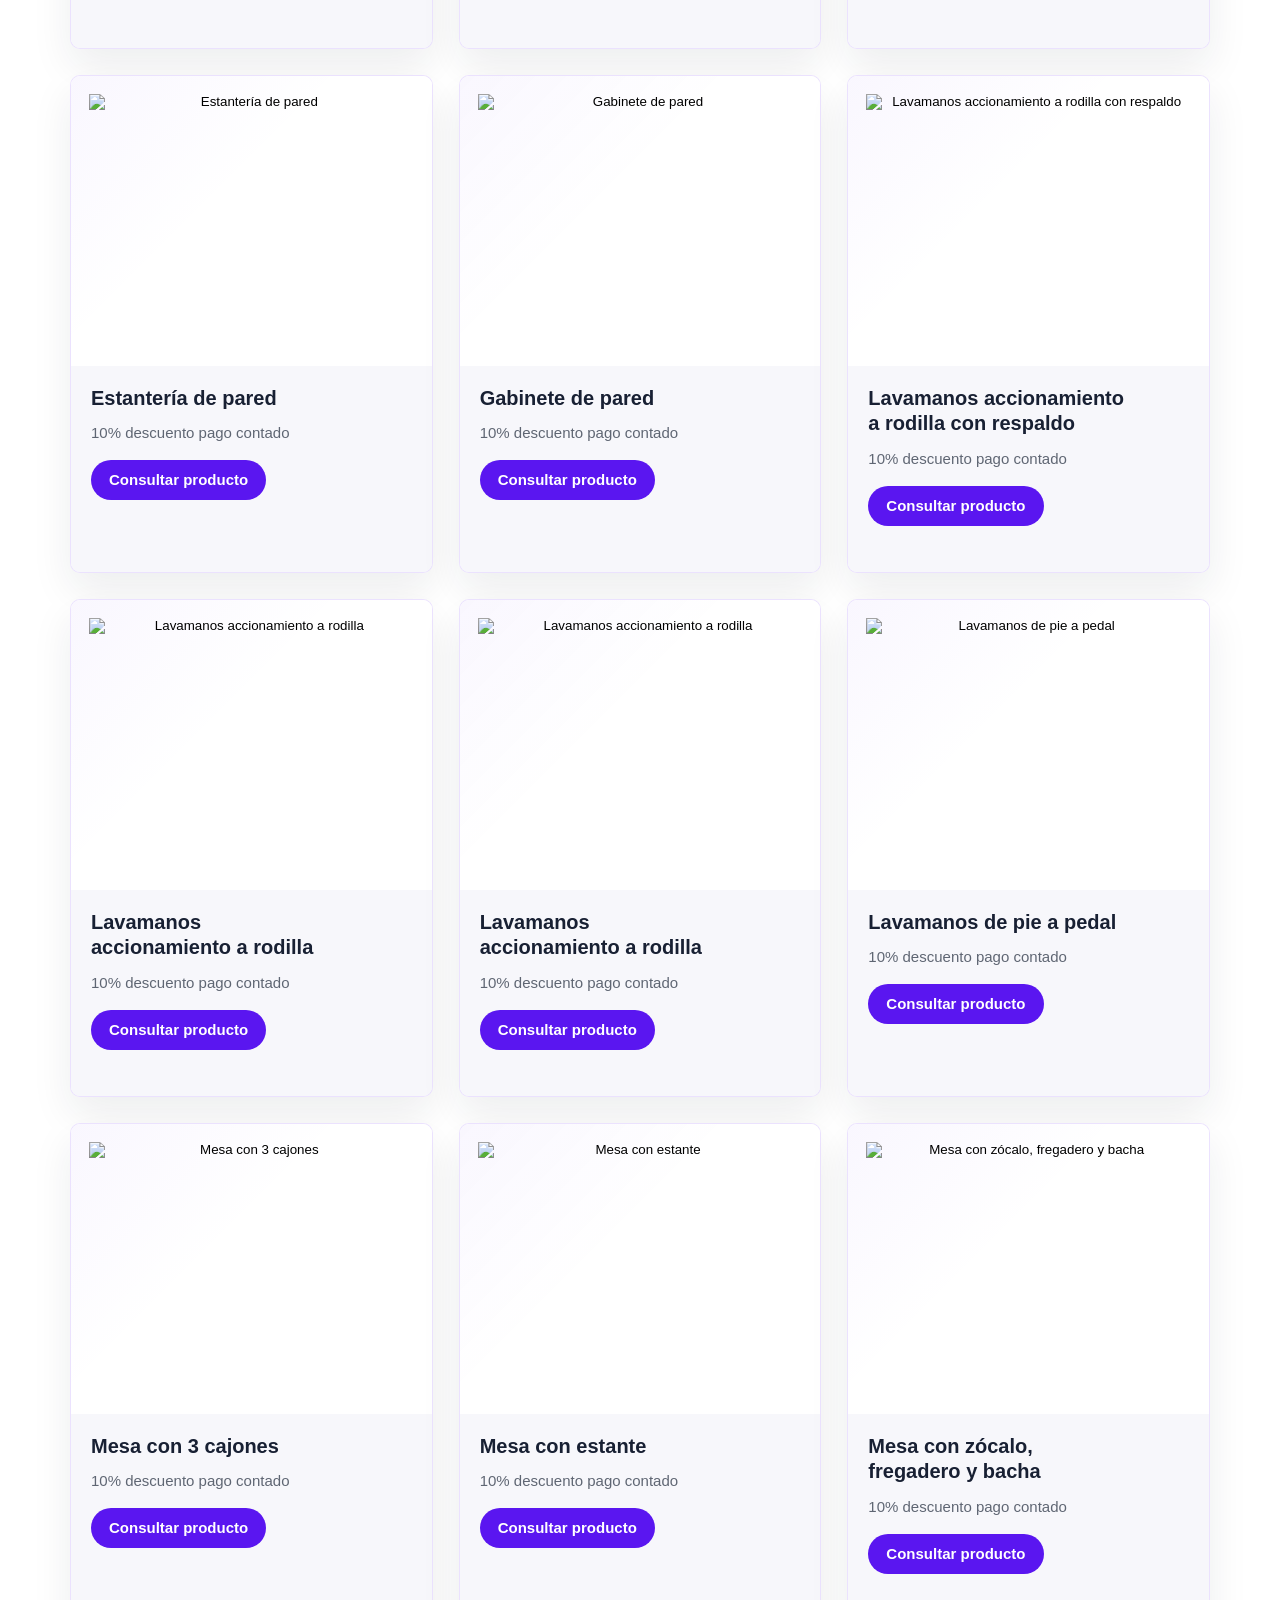
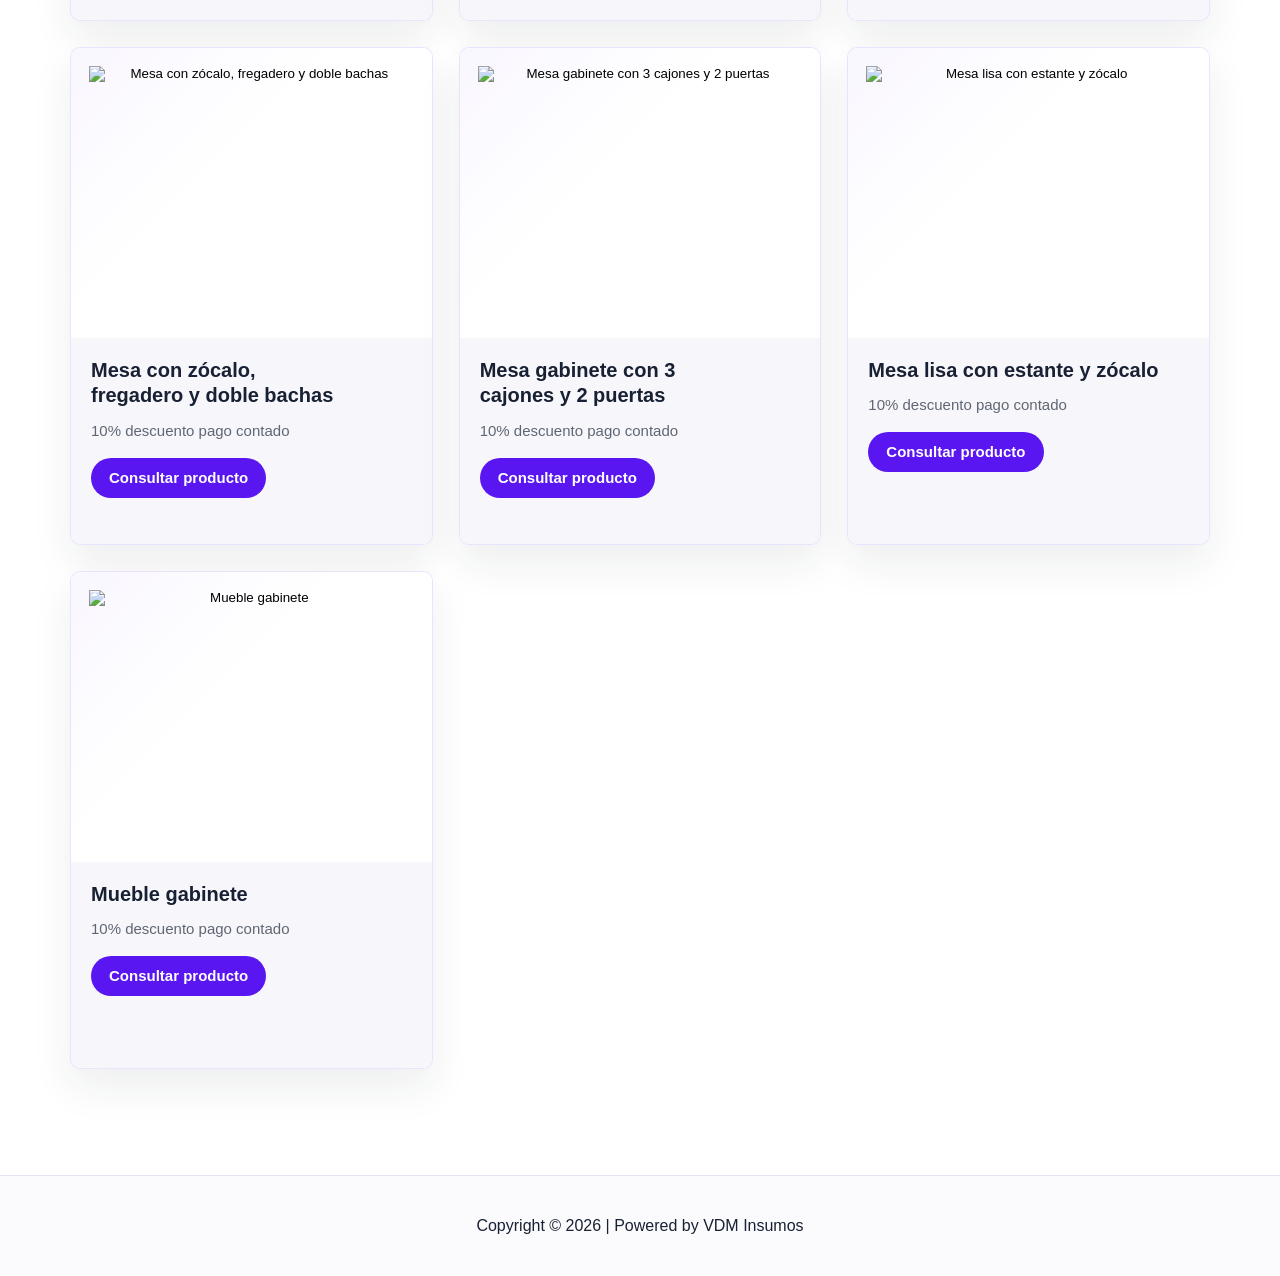
==== commit 1615a5ad: "Clean home navigation URLs" ====
--- a/equipamientos.html
+++ b/equipamientos.html
@@ -12,7 +12,7 @@
 </head>
 <body>
   <header class="site-header">
-    <a class="brand" href="index.html#home" aria-label="VDM Insumos">
+    <a class="brand" href="./" aria-label="VDM Insumos">
       <img src="wp-content/uploads/2025/02/cropped-LOGO-VDM.png" alt="VDM Insumos" width="300" height="158">
     </a>
 
@@ -24,7 +24,7 @@
     </button>
 
     <nav class="site-nav" id="site-nav" data-nav aria-label="Principal">
-      <a href="index.html#home">Home</a>
+      <a href="./">Home</a>
       <a href="productos-industriales.html">Productos Industriales</a>
       <a href="equipamientos.html" aria-current="page">Equipamientos</a>
       <a href="index.html#consultoria">Consultoría y diseño</a>
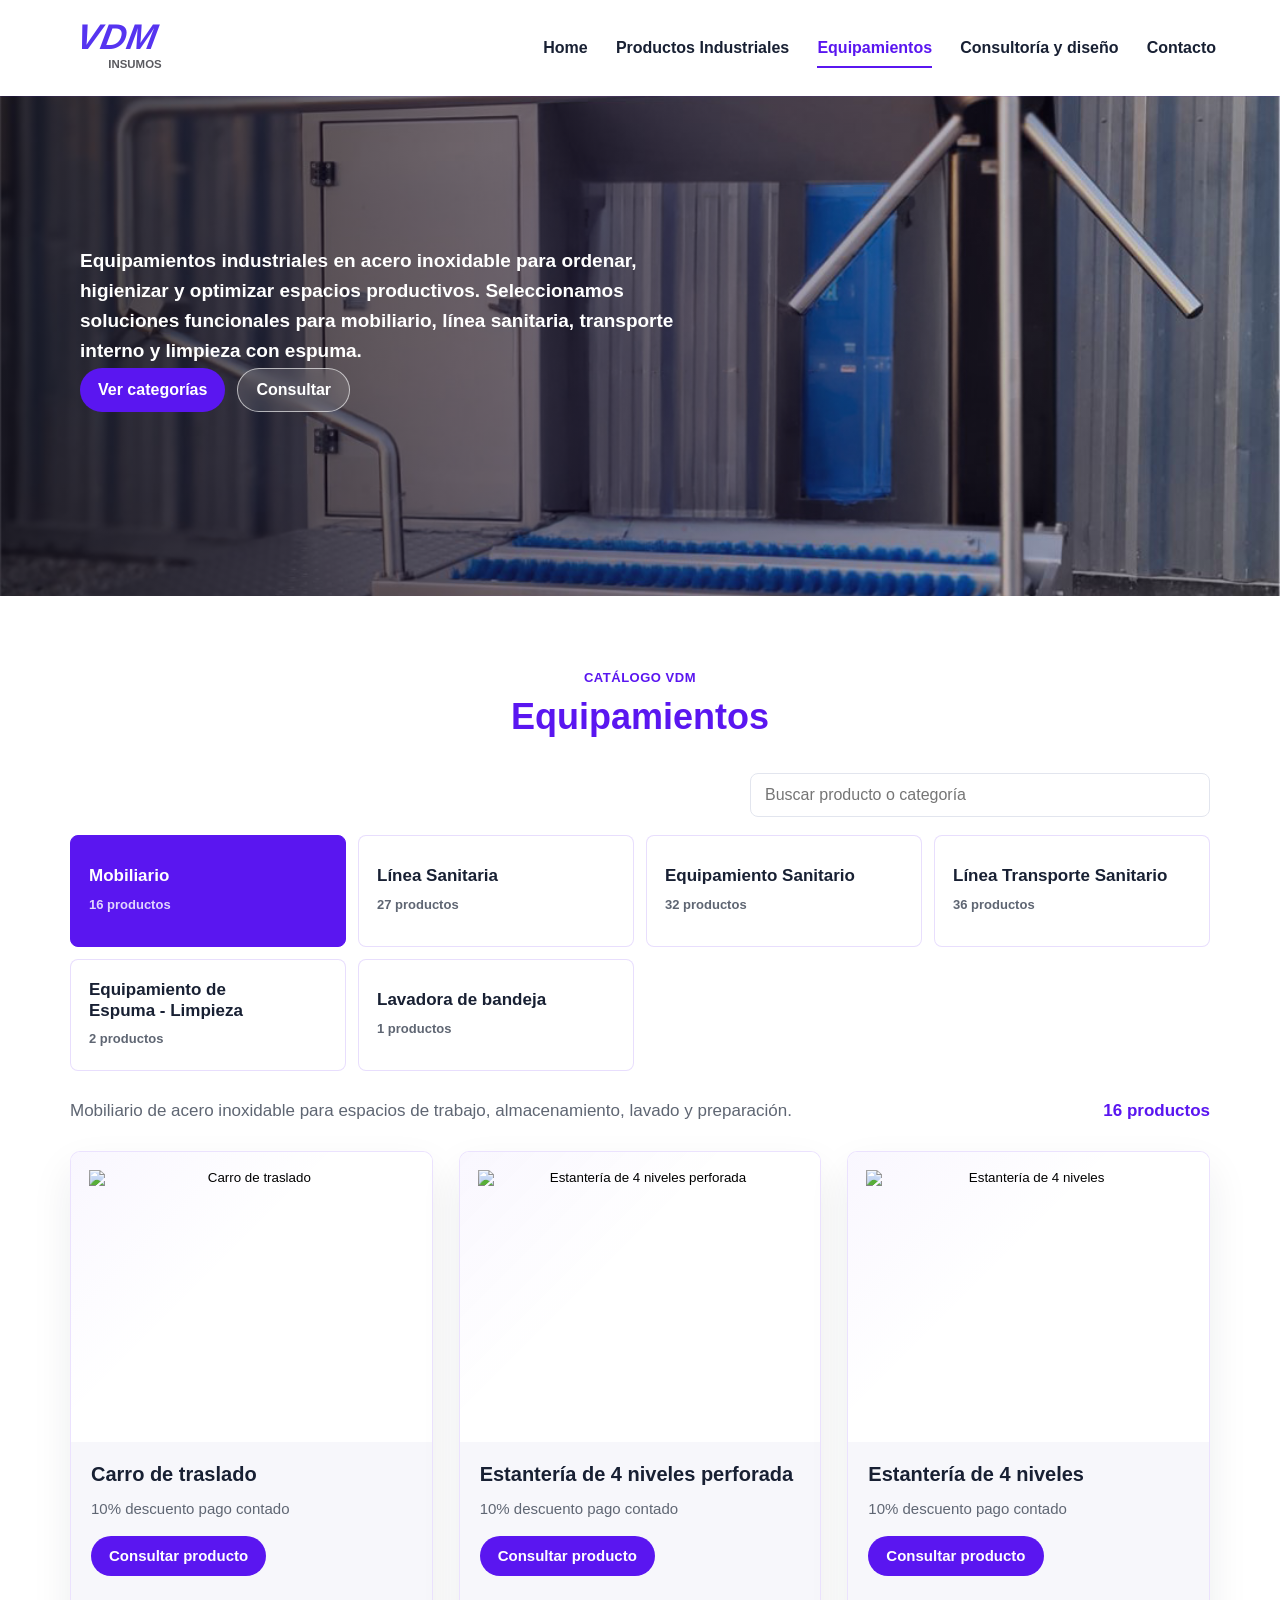
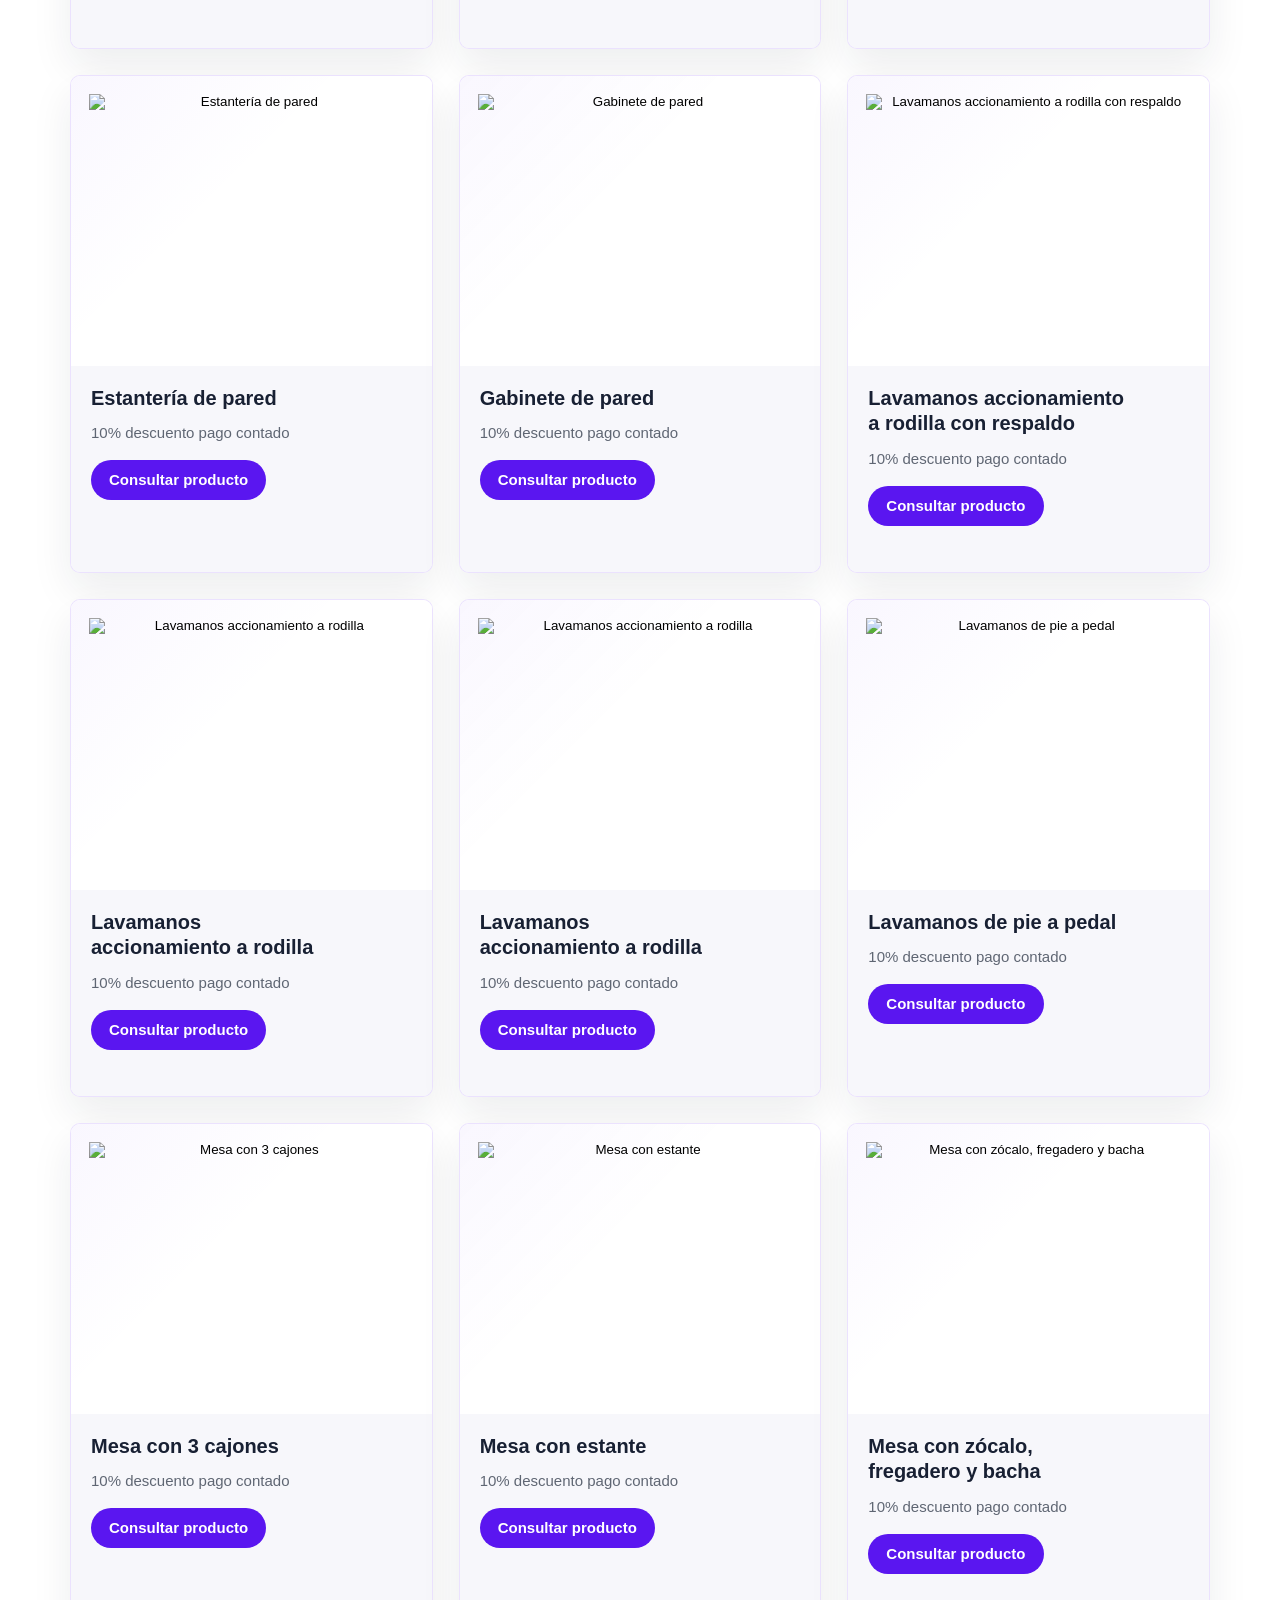
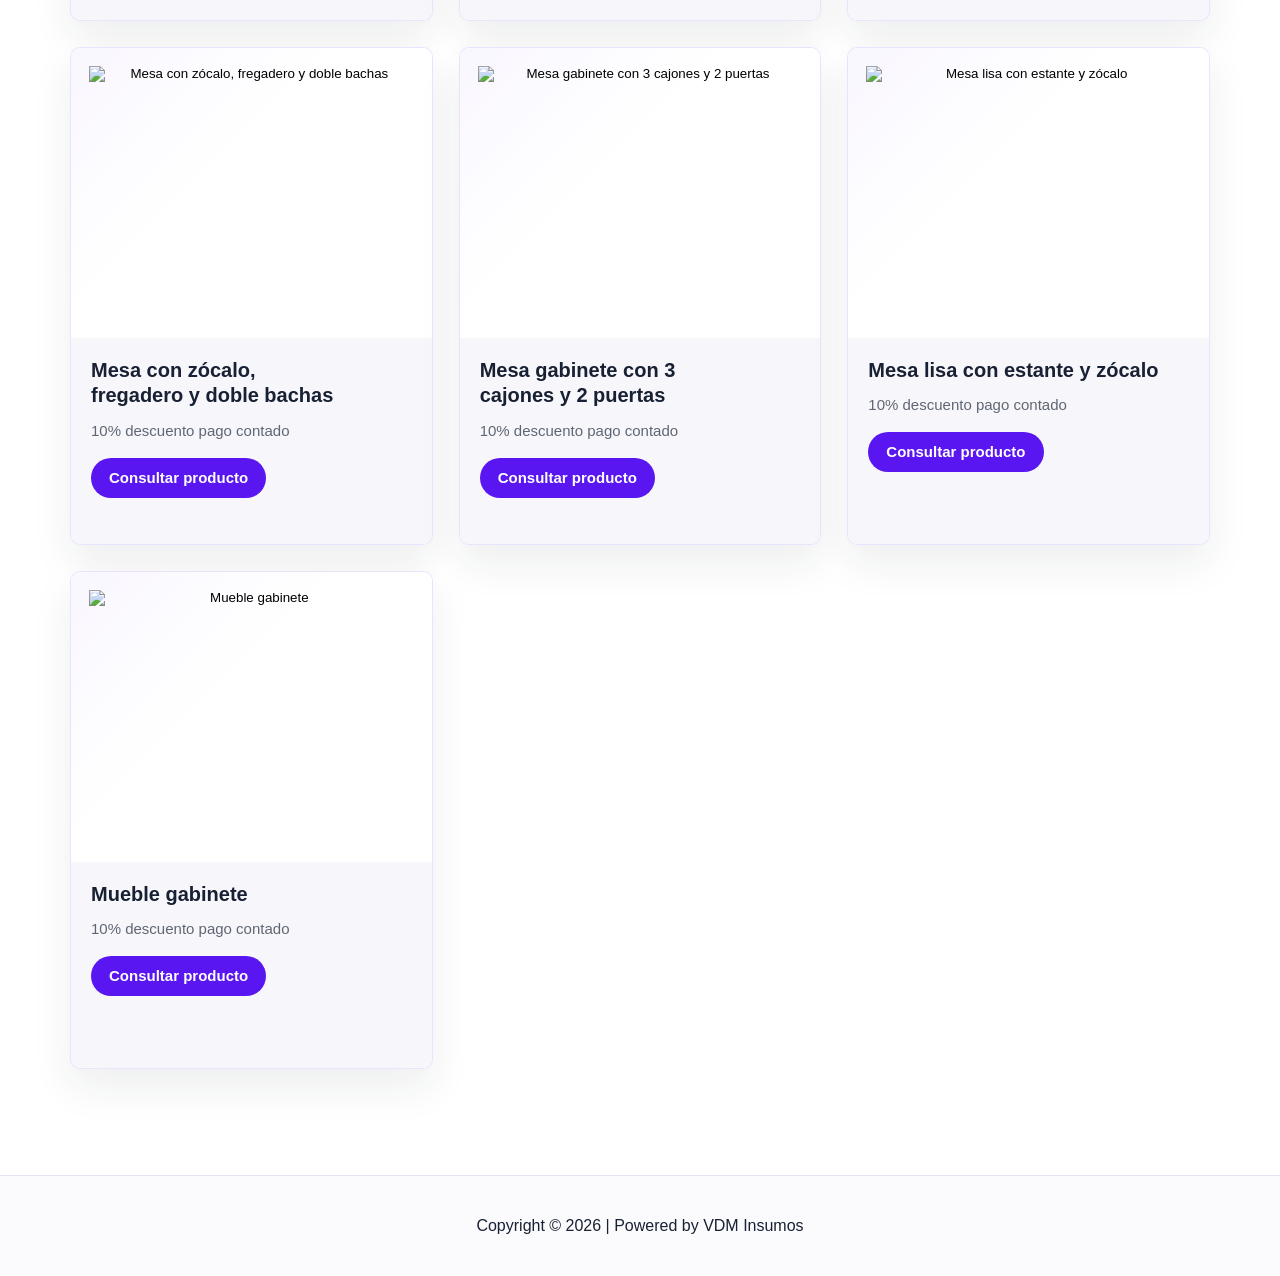
==== commit f8383033: "Use final local imagery on equipment page" ====
--- a/equipamientos.html
+++ b/equipamientos.html
@@ -9,11 +9,12 @@
   <link rel="preconnect" href="https://vdminsumos.com">
   <link rel="preconnect" href="https://www.emmsainoxidables.com.ar">
   <link rel="stylesheet" href="assets/css/styles.css?v=20260701-1">
+  <link rel="stylesheet" href="assets/css/publish-overrides.css?v=20260911-1">
 </head>
 <body>
   <header class="site-header">
     <a class="brand" href="./" aria-label="VDM Insumos">
-      <img src="wp-content/uploads/2025/02/cropped-LOGO-VDM.png" alt="VDM Insumos" width="300" height="158">
+      <img src="assets/images/logo-vdm-insumos.svg" alt="VDM Insumos" width="360" height="189">
     </a>
 
     <button class="menu-button" type="button" data-menu-button aria-expanded="false" aria-controls="site-nav">
--- a/assets/css/publish-overrides.css
+++ b/assets/css/publish-overrides.css
@@ -0,0 +1,17 @@
+.hero {
+  background:
+    linear-gradient(90deg, rgba(8, 6, 18, 0.86) 0%, rgba(18, 13, 37, 0.64) 44%, rgba(18, 13, 37, 0.12) 76%, rgba(8, 6, 18, 0.36) 100%),
+    url("../images/home-hero.jpeg") center / cover no-repeat;
+}
+
+.industrial-hero {
+  background:
+    linear-gradient(90deg, rgba(8, 6, 18, 0.82), rgba(18, 13, 37, 0.58), rgba(18, 13, 37, 0.2)),
+    url("../images/industrial-hero.jpg") center / cover no-repeat;
+}
+
+.equip-hero {
+  background:
+    linear-gradient(90deg, rgba(8, 6, 18, 0.78), rgba(25, 17, 49, 0.5), rgba(25, 17, 49, 0.16)),
+    url("../images/equipamientos-hero.jpg") center / cover no-repeat;
+}
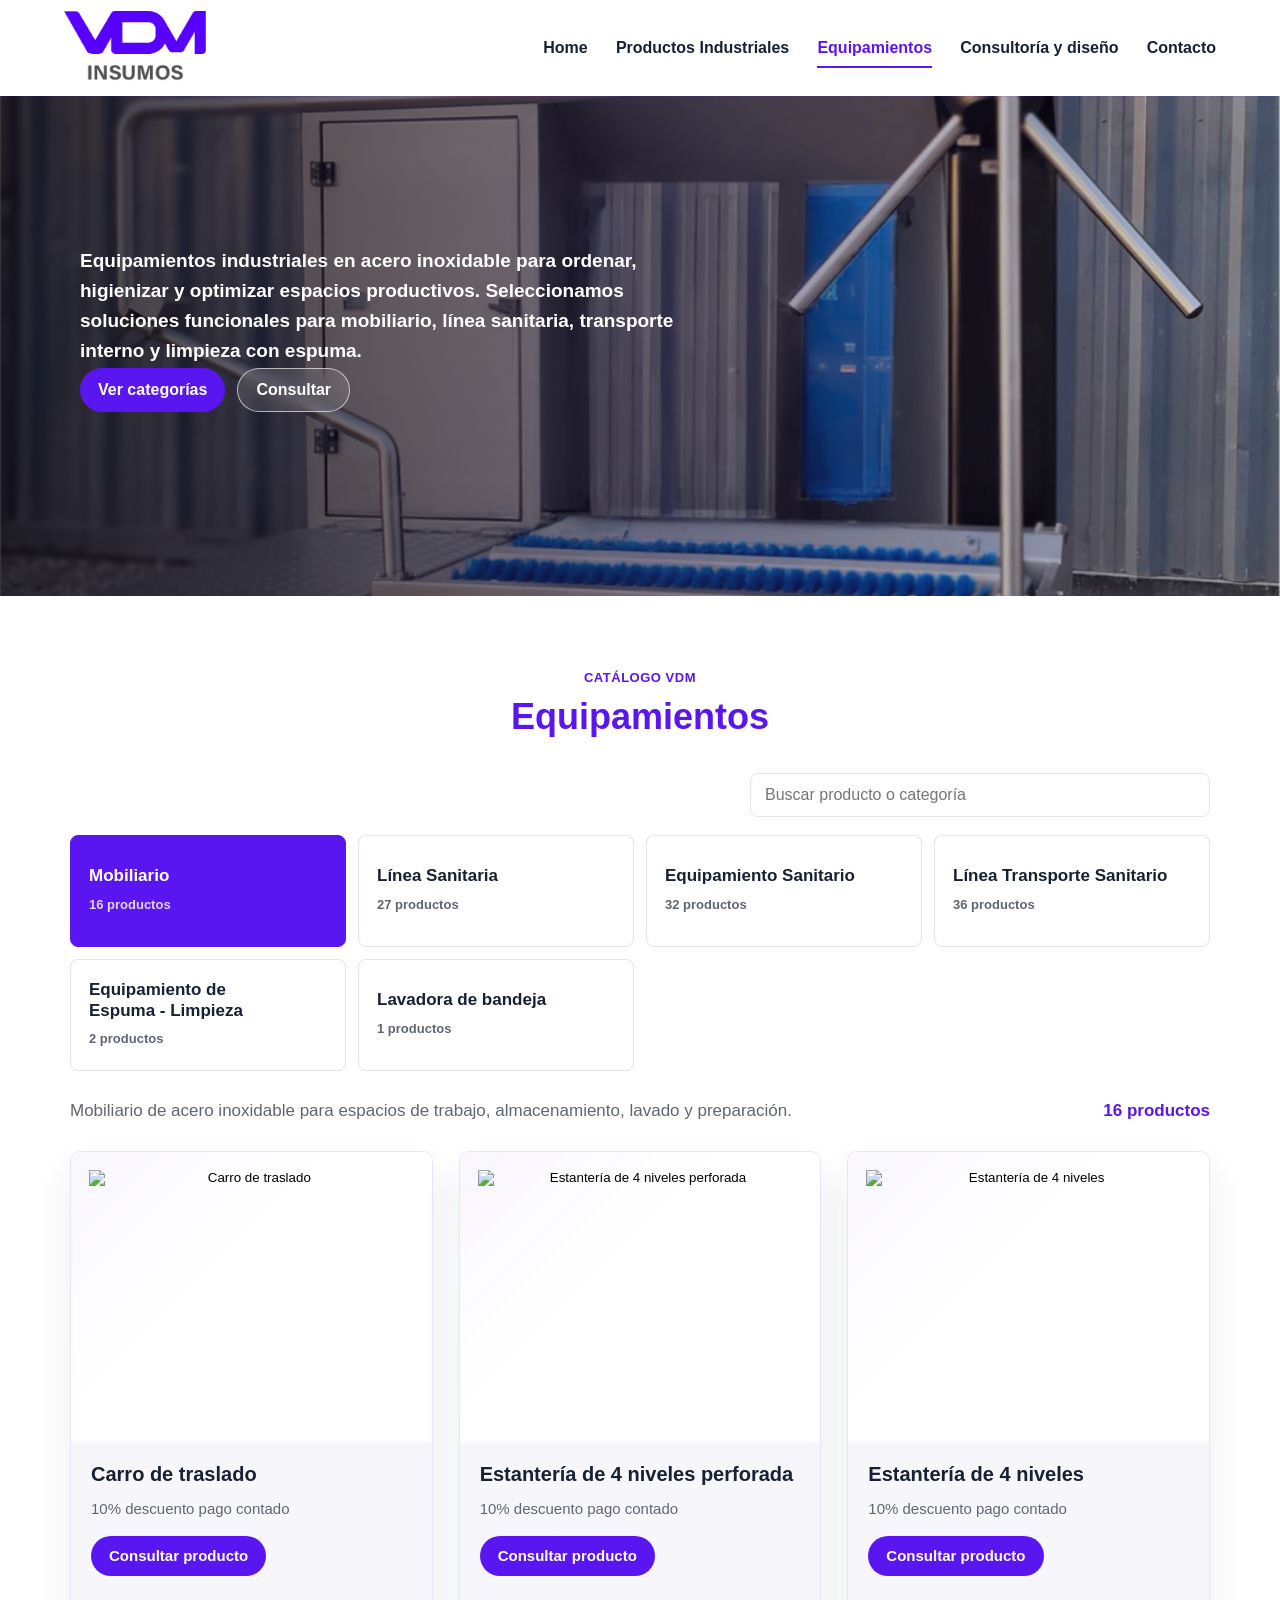
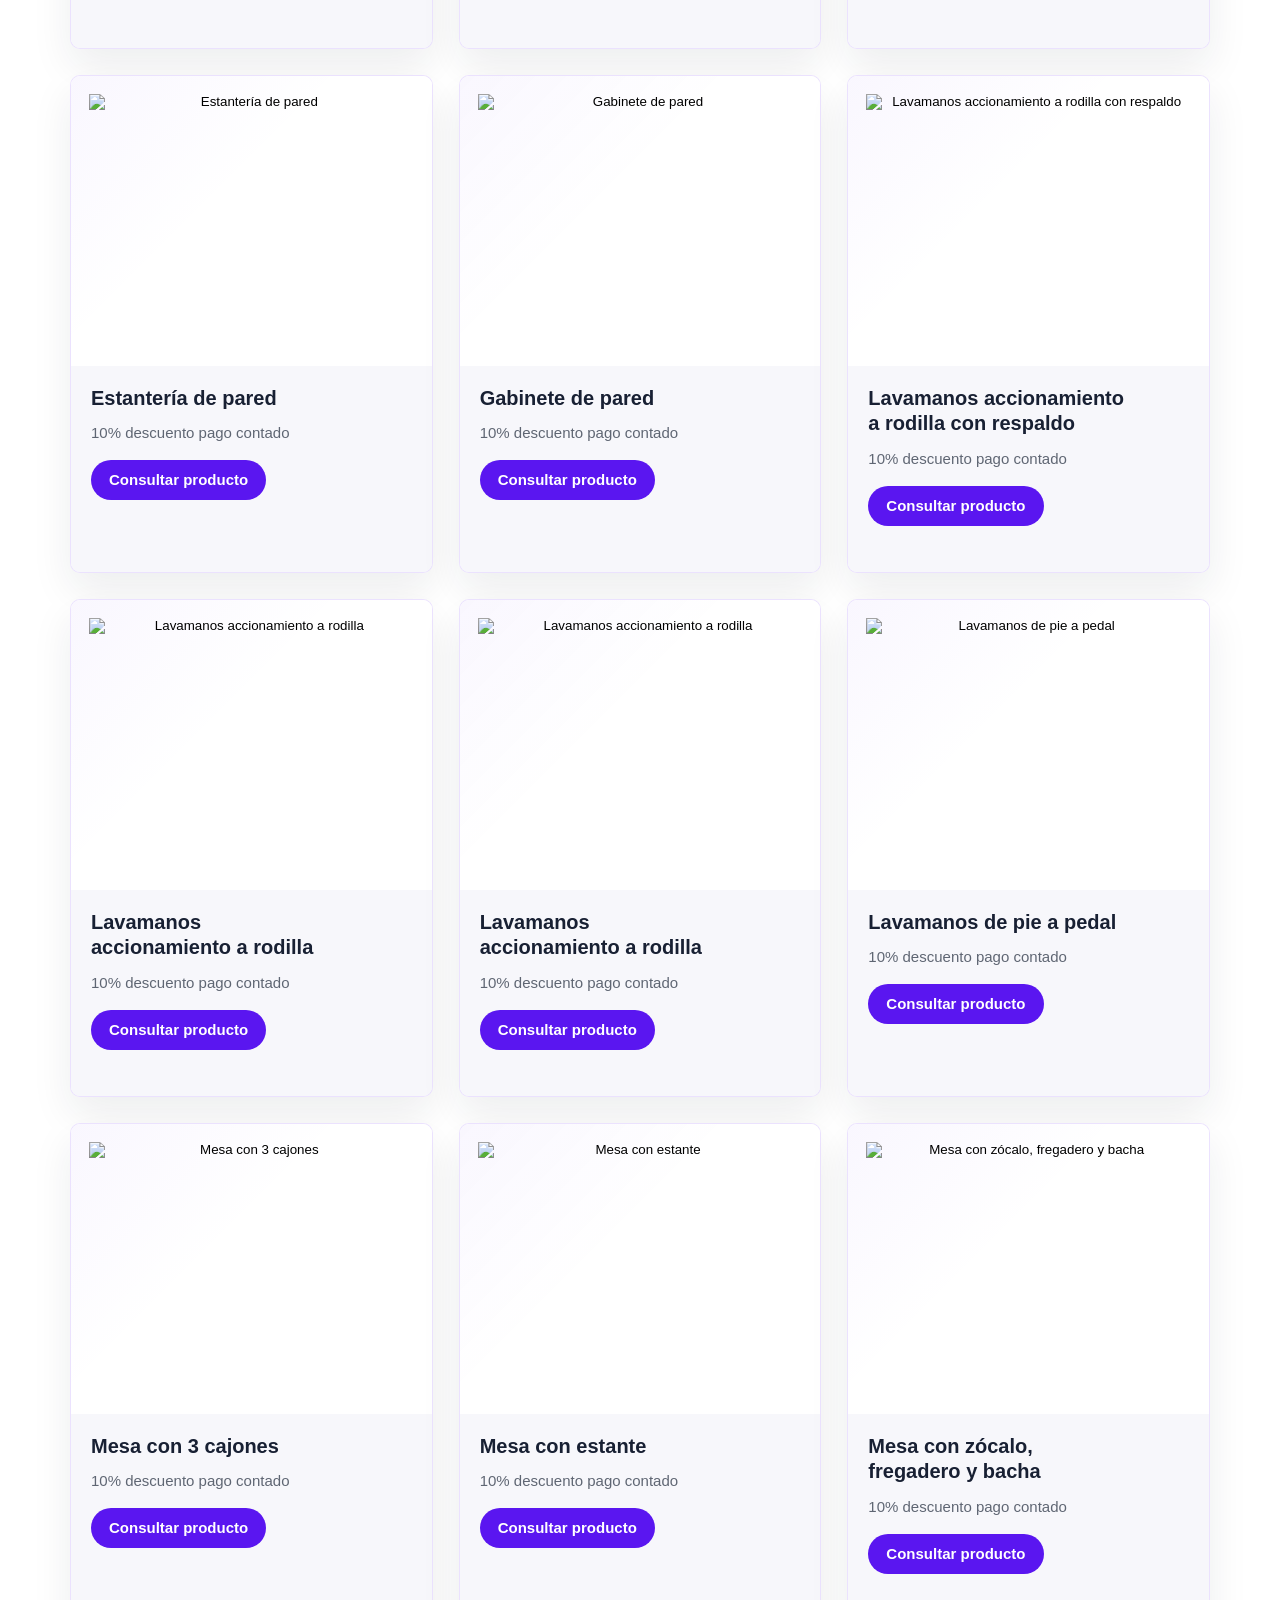
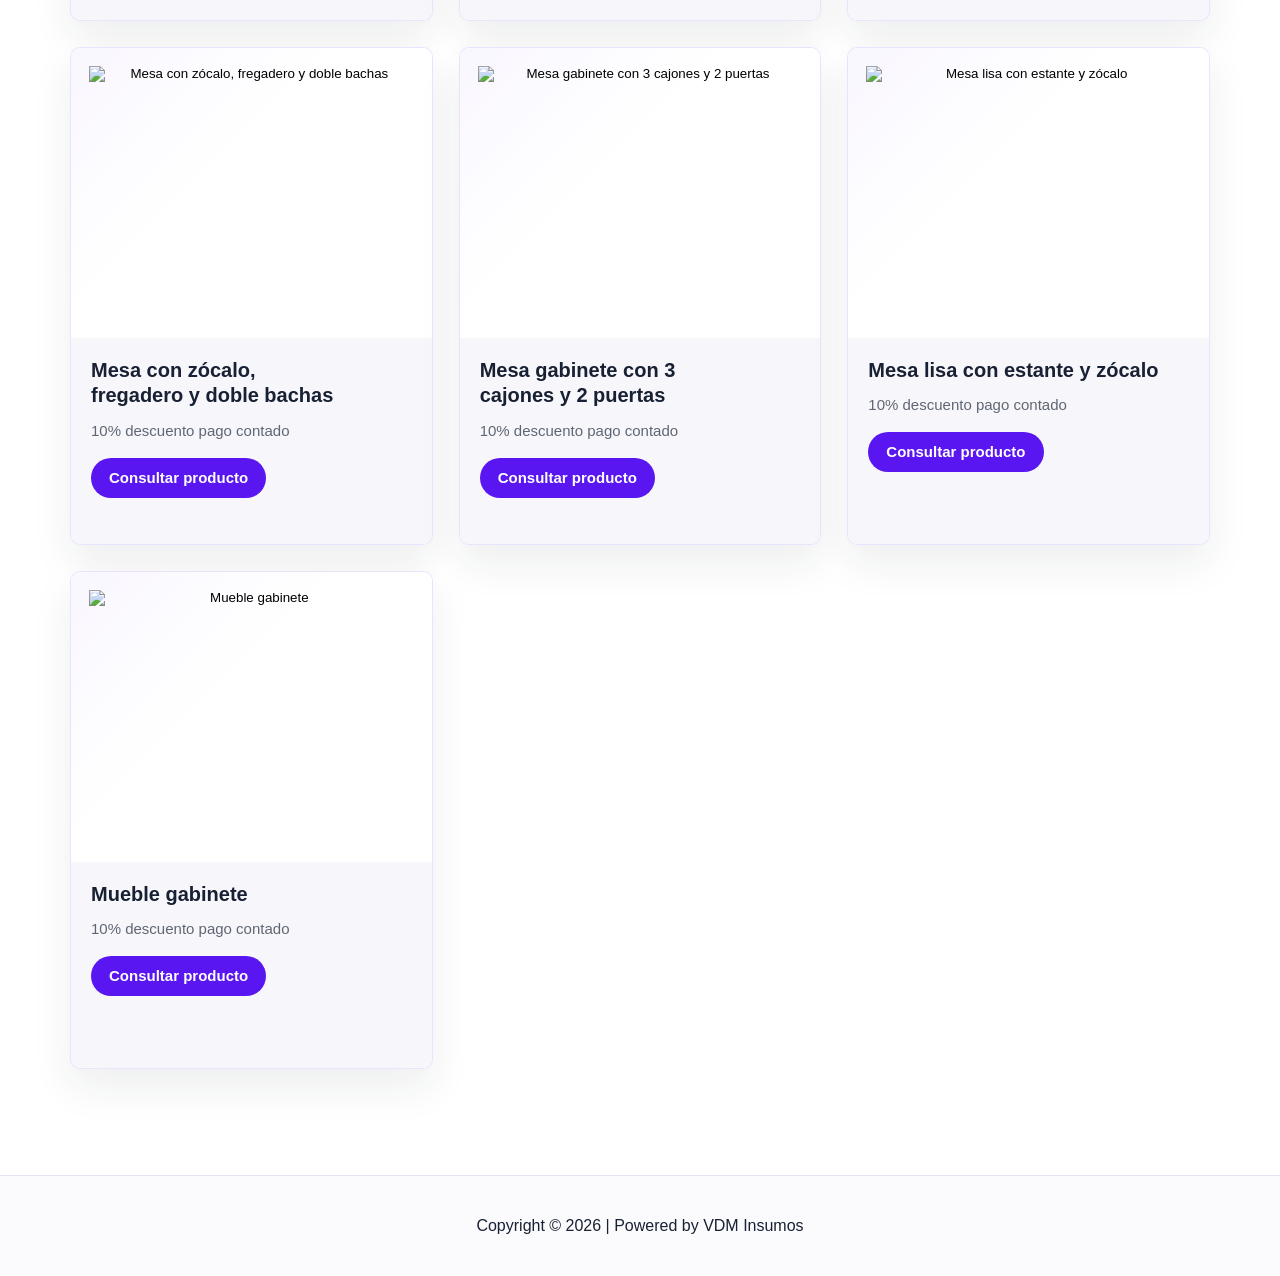
==== commit bbba0ff3: "Use original VDM logo asset" ====
--- a/equipamientos.html
+++ b/equipamientos.html
@@ -14,7 +14,7 @@
 <body>
   <header class="site-header">
     <a class="brand" href="./" aria-label="VDM Insumos">
-      <img src="assets/images/logo-vdm-insumos.svg" alt="VDM Insumos" width="360" height="189">
+      <img src="assets/images/logo-vdm-insumos.png" alt="VDM Insumos" width="360" height="176">
     </a>
 
     <button class="menu-button" type="button" data-menu-button aria-expanded="false" aria-controls="site-nav">
